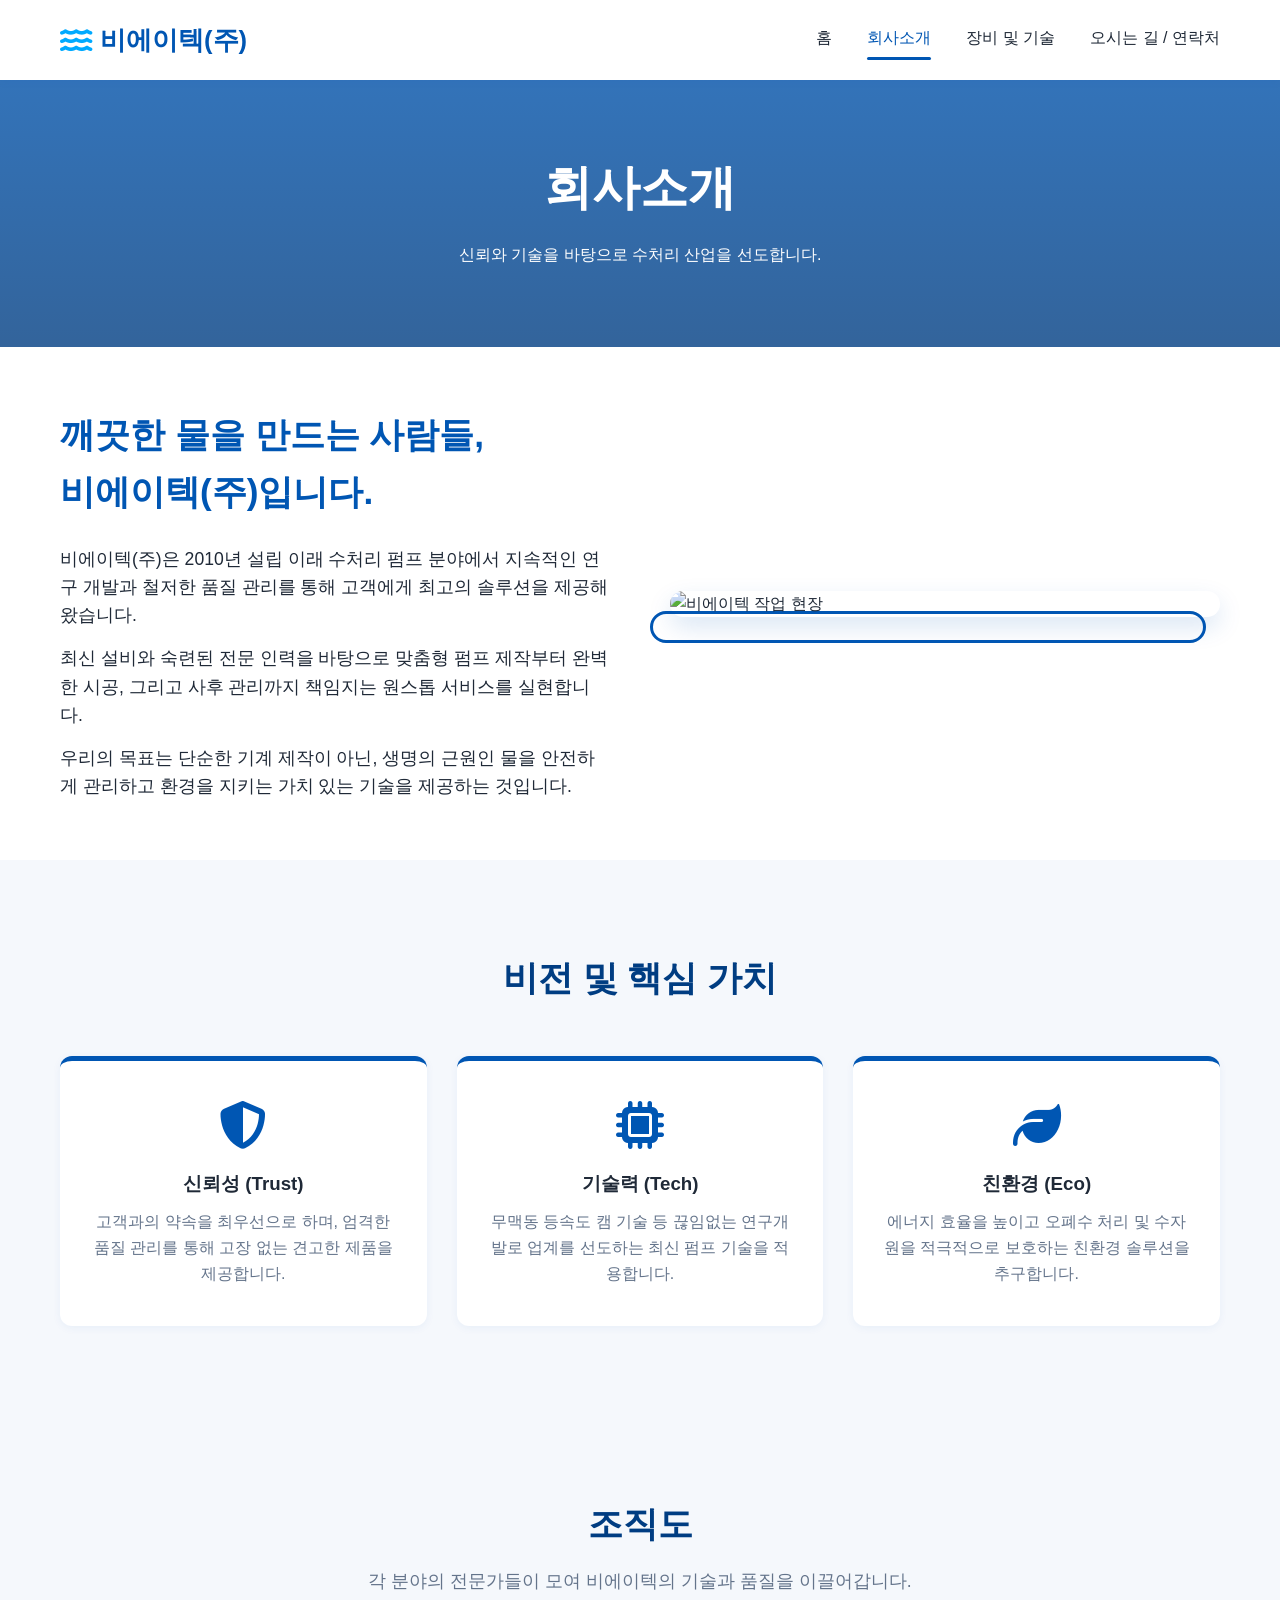
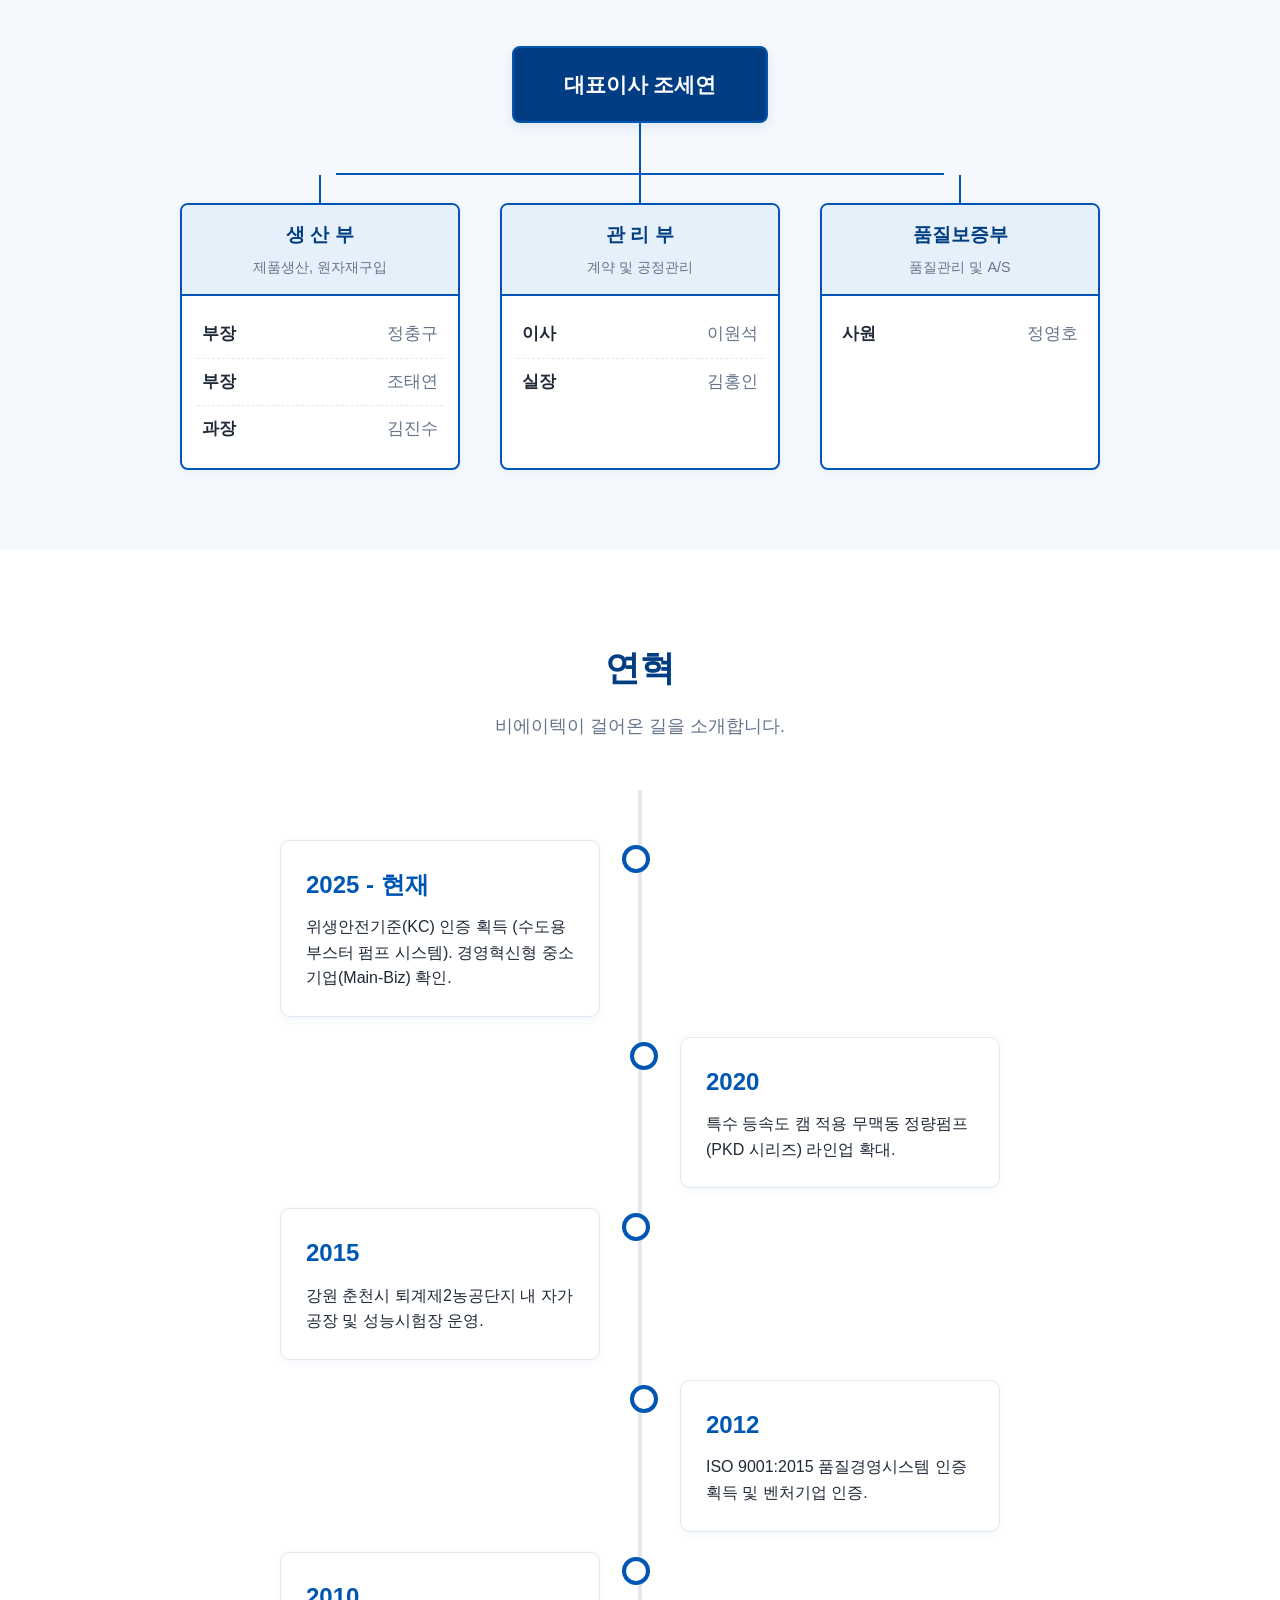
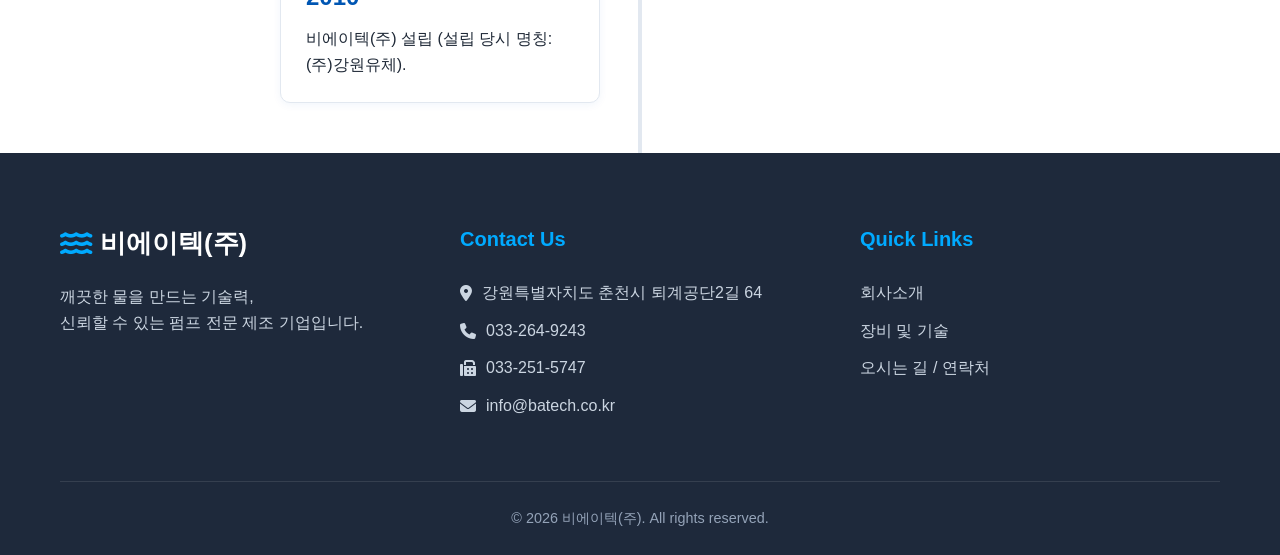
==== about.html @ 1b335b39 "내용1차" ====
<!DOCTYPE html>
<html lang="ko">
<head>
    <meta charset="UTF-8">
    <meta name="viewport" content="width=device-width, initial-scale=1.0">
    <title>회사소개 | 비에이텍(주)</title>
    <link rel="stylesheet" href="https://cdnjs.cloudflare.com/ajax/libs/font-awesome/6.4.0/css/all.min.css">
    <link rel="stylesheet" href="css/variables.css">
    <link rel="stylesheet" href="css/style.css">
    <style>
        .page-header {
            background: linear-gradient(rgba(0, 86, 179, 0.8), rgba(0, 61, 130, 0.8)), url('https://images.unsplash.com/photo-1497366216548-37526070297c?ixlib=rb-4.0.3&auto=format&fit=crop&w=1920&q=80') center/cover;
            padding: 150px 0 80px;
            text-align: center;
            color: white;
            margin-bottom: 60px;
        }
        .page-header h1 {
            font-size: 3rem;
            margin-bottom: 15px;
            font-weight: 700;
        }

        /* Overview Section */
        .overview-content {
            display: flex;
            gap: 60px;
            align-items: center;
            flex-wrap: wrap;
        }
        .overview-text {
            flex: 1;
            min-width: 300px;
        }
        .overview-image {
            flex: 1;
            min-width: 300px;
            position: relative;
        }
        .overview-image img {
            width: 100%;
            border-radius: 16px;
            box-shadow: var(--shadow-lg);
            display: block;
        }
        .overview-image::before {
            content: '';
            position: absolute;
            width: 100%; height: 100%;
            border: 3px solid var(--primary-color);
            top: 20px; left: -20px;
            border-radius: 16px;
            z-index: -1;
        }

        /* Core Values */
        .values-grid {
            display: grid;
            grid-template-columns: repeat(auto-fit, minmax(280px, 1fr));
            gap: 30px;
            margin-top: 50px;
        }
        .value-card {
            background: var(--bg-white);
            padding: 40px 30px;
            border-radius: 12px;
            box-shadow: var(--shadow-sm);
            text-align: center;
            border-top: 5px solid var(--primary-color);
            transition: var(--transition-normal);
        }
        .value-card:hover {
            transform: translateY(-10px);
            box-shadow: var(--shadow-md);
        }

        /* History Timeline */
        .timeline {
            position: relative;
            max-width: 800px;
            margin: 0 auto;
            padding: 40px 0;
        }
        .timeline::after {
            content: ''; position: absolute; width: 4px;
            background-color: var(--border-color);
            top: 0; bottom: 0; left: 50%; margin-left: -2px;
        }
        .timeline-item {
            padding: 10px 40px; position: relative; width: 50%;
        }
        .timeline-item::after {
            content: ''; position: absolute; width: 20px; height: 20px;
            right: -10px; background-color: var(--bg-white);
            border: 4px solid var(--primary-color);
            top: 15px; border-radius: 50%; z-index: 1;
        }
        .left { left: 0; }
        .right { left: 50%; }
        .right::after { left: -10px; }
        .timeline-content {
            padding: 25px; background-color: var(--bg-white);
            position: relative; border-radius: 10px; box-shadow: var(--shadow-sm);
            border: 1px solid var(--border-color);
        }
        .timeline-content h3 { color: var(--primary-color); font-size: 1.5rem; margin-bottom: 10px; font-weight: 700; }

        /* Organization Chart */
        .org-section {
            background-color: var(--bg-light);
            padding: 80px 0;
            overflow-x: auto;
        }
        .org-chart-wrapper {
            display: flex;
            flex-direction: column;
            align-items: center;
            min-width: 900px; /* Ensure chart doesn't squish too much on mobile */
            margin-top: 30px;
        }
        .org-ceo {
            background: var(--primary-dark);
            color: white;
            padding: 20px 50px;
            border-radius: 8px;
            font-size: 1.3rem;
            font-weight: 700;
            box-shadow: var(--shadow-md);
            position: relative;
            margin-bottom: 50px;
            border: 2px solid var(--primary-color);
        }
        .org-ceo::after {
            content: '';
            position: absolute;
            width: 2px;
            height: 50px;
            background: var(--primary-color);
            bottom: -52px;
            left: 50%;
            transform: translateX(-50%);
        }
        .org-departments {
            display: flex;
            justify-content: center;
            gap: 40px;
            position: relative;
        }
        .org-departments::before {
            content: '';
            position: absolute;
            height: 2px;
            background: var(--primary-color);
            top: 0;
            left: 17%;
            right: 17%;
        }
        .org-dept {
            width: 280px;
            background: var(--bg-white);
            border: 2px solid var(--primary-color);
            border-radius: 8px;
            box-shadow: var(--shadow-sm);
            position: relative;
            margin-top: 30px;
        }
        .org-dept::before {
            content: '';
            position: absolute;
            width: 2px;
            height: 30px;
            background: var(--primary-color);
            top: -30px;
            left: 50%;
            transform: translateX(-50%);
        }
        .org-dept-header {
            background: var(--point-color);
            padding: 15px;
            text-align: center;
            border-bottom: 2px solid var(--primary-color);
            border-radius: 6px 6px 0 0;
        }
        .org-dept-header h3 {
            color: var(--primary-dark);
            font-size: 1.2rem;
            margin-bottom: 5px;
        }
        .org-dept-header p {
            font-size: 0.9rem;
            color: var(--text-muted);
        }
        .org-members {
            padding: 15px;
        }
        .org-member {
            display: flex;
            justify-content: space-between;
            padding: 10px 5px;
            border-bottom: 1px dashed var(--border-color);
            font-size: 1.05rem;
        }
        .org-member:last-child { border-bottom: none; }
        .org-member-role { font-weight: 600; color: var(--text-main); }
        .org-member-name { color: var(--text-muted); }

        /* Mobile Menu */
        .mobile-nav {
            position: fixed; top: 0; right: -100%; width: 300px; height: 100vh;
            background-color: var(--bg-white); z-index: 1001;
            box-shadow: -5px 0 15px rgba(0,0,0,0.1); transition: var(--transition-normal);
            padding: 80px 30px; display: flex; flex-direction: column; gap: 20px;
        }
        .mobile-nav.active { right: 0; }
        .mobile-nav a { font-size: 1.2rem; font-weight: 600; border-bottom: 1px solid var(--border-color); padding-bottom: 15px; color: var(--text-main); }
        .close-menu { position: absolute; top: 25px; right: 25px; font-size: 2rem; cursor: pointer; color: var(--primary-color); }
        .overlay { position: fixed; top:0; left:0; width:100%; height:100%; background: rgba(0,0,0,0.5); z-index: 1000; display: none; backdrop-filter: blur(2px); }
        .overlay.active { display: block; }

        @media screen and (max-width: 600px) {
            .timeline::after { left: 31px; }
            .timeline-item { width: 100%; padding-left: 70px; padding-right: 25px; }
            .left::after, .right::after { left: 21px; }
            .right { left: 0%; }
        }
    </style>
</head>
<body>

    <header>
        <div class="container header-container">
            <a href="index.html" class="logo">
                <i class="fa-solid fa-water"></i> 비에이텍(주)
            </a>
            <nav class="nav-links">
                <a href="index.html">홈</a>
                <a href="about.html" class="active">회사소개</a>
                <a href="equipment.html">장비 및 기술</a>
                <a href="contact.html">오시는 길 / 연락처</a>
            </nav>
            <div class="hamburger"><i class="fa-solid fa-bars"></i></div>
        </div>
    </header>

    <div class="overlay"></div>
    <div class="mobile-nav">
        <i class="fa-solid fa-xmark close-menu"></i>
        <a href="index.html">홈</a>
        <a href="about.html" class="active">회사소개</a>
        <a href="equipment.html">장비 및 기술</a>
        <a href="contact.html">오시는 길 / 연락처</a>
    </div>

    <div class="page-header fade-up">
        <div class="container">
            <h1>회사소개</h1>
            <p>신뢰와 기술을 바탕으로 수처리 산업을 선도합니다.</p>
        </div>
    </div>

    <!-- Overview Section -->
    <section class="container fade-up" style="padding-bottom: 60px;">
        <div class="overview-content">
            <div class="overview-text">
                <h2 style="color: var(--primary-color); font-size: 2.2rem; margin-bottom: 25px; font-weight: 700;">깨끗한 물을 만드는 사람들,<br>비에이텍(주)입니다.</h2>
                <p style="margin-bottom: 15px; font-size: 1.1rem;">비에이텍(주)은 2010년 설립 이래 수처리 펌프 분야에서 지속적인 연구 개발과 철저한 품질 관리를 통해 고객에게 최고의 솔루션을 제공해 왔습니다.</p>
                <p style="margin-bottom: 15px; font-size: 1.1rem;">최신 설비와 숙련된 전문 인력을 바탕으로 맞춤형 펌프 제작부터 완벽한 시공, 그리고 사후 관리까지 책임지는 원스톱 서비스를 실현합니다.</p>
                <p style="font-size: 1.1rem;">우리의 목표는 단순한 기계 제작이 아닌, 생명의 근원인 물을 안전하게 관리하고 환경을 지키는 가치 있는 기술을 제공하는 것입니다.</p>
            </div>
            <div class="overview-image">
                <img src="https://images.unsplash.com/photo-1541888052163-909772e3cb98?ixlib=rb-4.0.3&auto=format&fit=crop&w=800&q=80" alt="비에이텍 작업 현장">
            </div>
        </div>
    </section>

    <!-- Core Values -->
    <section class="fade-up" style="background-color: var(--bg-light);">
        <div class="container">
            <h2 class="section-title">비전 및 핵심 가치</h2>
            <div class="values-grid">
                <div class="value-card">
                    <i class="fa-solid fa-shield-halved" style="font-size: 3rem; color: var(--primary-color); margin-bottom: 20px;"></i>
                    <h3>신뢰성 (Trust)</h3>
                    <p style="margin-top: 10px; color: var(--text-muted);">고객과의 약속을 최우선으로 하며, 엄격한 품질 관리를 통해 고장 없는 견고한 제품을 제공합니다.</p>
                </div>
                <div class="value-card">
                    <i class="fa-solid fa-microchip" style="font-size: 3rem; color: var(--primary-color); margin-bottom: 20px;"></i>
                    <h3>기술력 (Tech)</h3>
                    <p style="margin-top: 10px; color: var(--text-muted);">무맥동 등속도 캠 기술 등 끊임없는 연구개발로 업계를 선도하는 최신 펌프 기술을 적용합니다.</p>
                </div>
                <div class="value-card">
                    <i class="fa-solid fa-leaf" style="font-size: 3rem; color: var(--primary-color); margin-bottom: 20px;"></i>
                    <h3>친환경 (Eco)</h3>
                    <p style="margin-top: 10px; color: var(--text-muted);">에너지 효율을 높이고 오폐수 처리 및 수자원을 적극적으로 보호하는 친환경 솔루션을 추구합니다.</p>
                </div>
            </div>
        </div>
    </section>

    <!-- Organization Chart (조직도) -->
    <section class="org-section fade-up">
        <div class="container">
            <h2 class="section-title">조직도</h2>
            <p class="section-subtitle">각 분야의 전문가들이 모여 비에이텍의 기술과 품질을 이끌어갑니다.</p>
            
            <div class="org-chart-wrapper">
                <div class="org-ceo">
                    대표이사 조세연
                </div>
                
                <div class="org-departments">
                    <!-- 생산부 -->
                    <div class="org-dept">
                        <div class="org-dept-header">
                            <h3>생 산 부</h3>
                            <p>제품생산, 원자재구입</p>
                        </div>
                        <div class="org-members">
                            <div class="org-member">
                                <span class="org-member-role">부장</span>
                                <span class="org-member-name">정충구</span>
                            </div>
                            <div class="org-member">
                                <span class="org-member-role">부장</span>
                                <span class="org-member-name">조태연</span>
                            </div>
                            <div class="org-member">
                                <span class="org-member-role">과장</span>
                                <span class="org-member-name">김진수</span>
                            </div>
                        </div>
                    </div>
                    
                    <!-- 관리부 -->
                    <div class="org-dept">
                        <div class="org-dept-header">
                            <h3>관 리 부</h3>
                            <p>계약 및 공정관리</p>
                        </div>
                        <div class="org-members">
                            <div class="org-member">
                                <span class="org-member-role">이사</span>
                                <span class="org-member-name">이원석</span>
                            </div>
                            <div class="org-member">
                                <span class="org-member-role">실장</span>
                                <span class="org-member-name">김홍인</span>
                            </div>
                        </div>
                    </div>
                    
                    <!-- 품질보증부 -->
                    <div class="org-dept">
                        <div class="org-dept-header">
                            <h3>품질보증부</h3>
                            <p>품질관리 및 A/S</p>
                        </div>
                        <div class="org-members">
                            <div class="org-member">
                                <span class="org-member-role">사원</span>
                                <span class="org-member-name">정영호</span>
                            </div>
                        </div>
                    </div>
                </div>
            </div>
        </div>
    </section>

    <!-- History Timeline -->
    <section class="container fade-up" style="padding-top: 90px;">
        <h2 class="section-title">연혁</h2>
        <p class="section-subtitle">비에이텍이 걸어온 길을 소개합니다.</p>
        
        <div class="timeline">
            <div class="timeline-item left">
                <div class="timeline-content">
                    <h3>2025 - 현재</h3>
                    <p>위생안전기준(KC) 인증 획득 (수도용 부스터 펌프 시스템). 경영혁신형 중소기업(Main-Biz) 확인.</p>
                </div>
            </div>
            <div class="timeline-item right">
                <div class="timeline-content">
                    <h3>2020</h3>
                    <p>특수 등속도 캠 적용 무맥동 정량펌프 (PKD 시리즈) 라인업 확대.</p>
                </div>
            </div>
            <div class="timeline-item left">
                <div class="timeline-content">
                    <h3>2015</h3>
                    <p>강원 춘천시 퇴계제2농공단지 내 자가 공장 및 성능시험장 운영.</p>
                </div>
            </div>
            <div class="timeline-item right">
                <div class="timeline-content">
                    <h3>2012</h3>
                    <p>ISO 9001:2015 품질경영시스템 인증 획득 및 벤처기업 인증.</p>
                </div>
            </div>
            <div class="timeline-item left">
                <div class="timeline-content">
                    <h3>2010</h3>
                    <p>비에이텍(주) 설립 (설립 당시 명칭: (주)강원유체).</p>
                </div>
            </div>
        </div>
    </section>

    <footer>
        <div class="container">
            <div class="footer-content">
                <div class="footer-col">
                    <a href="index.html" class="logo" style="color: white; margin-bottom: 20px;">
                        <i class="fa-solid fa-water"></i> 비에이텍(주)
                    </a>
                    <p>깨끗한 물을 만드는 기술력,<br>신뢰할 수 있는 펌프 전문 제조 기업입니다.</p>
                </div>
                <div class="footer-col">
                    <h3>Contact Us</h3>
                    <p><i class="fa-solid fa-location-dot"></i> 강원특별자치도 춘천시 퇴계공단2길 64</p>
                    <p><i class="fa-solid fa-phone"></i> 033-264-9243</p>
                    <p><i class="fa-solid fa-fax"></i> 033-251-5747</p>
                    <p><i class="fa-solid fa-envelope"></i> info@batech.co.kr</p>
                </div>
                <div class="footer-col">
                    <h3>Quick Links</h3>
                    <p><a href="about.html">회사소개</a></p>
                    <p><a href="equipment.html">장비 및 기술</a></p>
                    <p><a href="contact.html">오시는 길 / 연락처</a></p>
                </div>
            </div>
            <div class="footer-bottom">
                &copy; 2026 비에이텍(주). All rights reserved.
            </div>
        </div>
    </footer>

    <script src="js/script.js"></script>
</body>
</html>
---- css/variables.css ----
@import url('https://fonts.googleapis.com/css2?family=Pretendard:wght@300;400;500;600;700&display=swap');

:root {
    /* Color Palette - Blue & White Theme */
    --primary-color: #0056b3; /* 신뢰감을 주는 블루 */
    --primary-light: #3385ff;
    --primary-dark: #003d82;
    
    --secondary-color: #00aaff; /* 밝고 깨끗한 물을 상징하는 밝은 블루 */
    --point-color: #e6f0fa; /* 아주 연한 블루 배경 (화이트 앤 블루 조화) */

    --bg-white: #ffffff;
    --bg-light: #f5f8fc; /* 연한 그레이-블루 배경 */
    --bg-dark: #1e293b;

    --text-main: #1f2937;
    --text-muted: #64748b;
    --text-light: #ffffff;
    
    --border-color: #e2e8f0;
    
    /* Typography */
    --font-family: 'Pretendard', 'Noto Sans KR', sans-serif;
    
    /* Layout */
    --header-height: 80px;
    --max-width: 1200px;
    
    /* Shadows & Transitions */
    --shadow-sm: 0 2px 8px rgba(0, 86, 179, 0.06);
    --shadow-md: 0 4px 12px rgba(0, 86, 179, 0.1);
    --shadow-lg: 0 10px 25px rgba(0, 86, 179, 0.15);
    --transition-fast: 0.2s ease-in-out;
    --transition-normal: 0.3s ease-in-out;
}
---- css/style.css ----
* {
    margin: 0;
    padding: 0;
    box-sizing: border-box;
}

body {
    font-family: var(--font-family);
    color: var(--text-main);
    background-color: var(--bg-white);
    line-height: 1.6;
    overflow-x: hidden;
}

a {
    text-decoration: none;
    color: inherit;
}

ul {
    list-style: none;
}

.container {
    max-width: var(--max-width);
    margin: 0 auto;
    padding: 0 20px;
}

/* Utility Classes */
.text-center { text-align: center; }
.section-title {
    font-size: 2.2rem;
    color: var(--primary-dark);
    margin-bottom: 15px;
    text-align: center;
    font-weight: 700;
}
.section-subtitle {
    text-align: center;
    color: var(--text-muted);
    font-size: 1.1rem;
    margin-bottom: 50px;
}

/* Buttons */
.btn {
    display: inline-block;
    padding: 14px 32px;
    border-radius: 6px;
    font-weight: 600;
    font-size: 1.05rem;
    transition: var(--transition-normal);
    cursor: pointer;
    border: 2px solid transparent;
}
.btn-primary {
    background-color: var(--primary-color);
    color: var(--text-light);
    box-shadow: var(--shadow-sm);
}
.btn-primary:hover {
    background-color: var(--primary-dark);
    box-shadow: var(--shadow-md);
    transform: translateY(-2px);
}
.btn-outline {
    background-color: transparent;
    border-color: var(--primary-color);
    color: var(--primary-color);
}
.btn-outline:hover {
    background-color: var(--primary-color);
    color: var(--text-light);
}

/* Header & Nav */
header {
    background-color: var(--bg-white);
    box-shadow: var(--shadow-sm);
    position: fixed;
    width: 100%;
    top: 0;
    z-index: 1000;
    height: var(--header-height);
    display: flex;
    align-items: center;
}
.header-container {
    width: 100%;
    display: flex;
    justify-content: space-between;
    align-items: center;
}
.logo {
    font-size: 1.6rem;
    font-weight: 700;
    color: var(--primary-color);
    display: flex;
    align-items: center;
    gap: 8px;
}
.logo i {
    color: var(--secondary-color);
    font-size: 1.8rem;
}
.nav-links {
    display: flex;
    gap: 35px;
}
.nav-links a {
    font-weight: 500;
    color: var(--text-main);
    transition: var(--transition-fast);
    position: relative;
    padding-bottom: 5px;
}
.nav-links a:hover, .nav-links a.active {
    color: var(--primary-color);
}
.nav-links a::after {
    content: '';
    position: absolute;
    width: 0;
    height: 3px;
    bottom: -5px;
    left: 0;
    background-color: var(--primary-color);
    transition: var(--transition-normal);
    border-radius: 2px;
}
.nav-links a:hover::after, .nav-links a.active::after {
    width: 100%;
}

.hamburger {
    display: none;
    font-size: 1.5rem;
    cursor: pointer;
    color: var(--primary-color);
}

/* Section Common */
section {
    padding: 90px 0;
}

/* Footer */
footer {
    background-color: var(--bg-dark);
    color: var(--text-light);
    padding: 70px 0 25px;
}
.footer-content {
    display: grid;
    grid-template-columns: repeat(auto-fit, minmax(250px, 1fr));
    gap: 40px;
    margin-bottom: 50px;
}
.footer-col h3 {
    color: var(--secondary-color);
    margin-bottom: 25px;
    font-size: 1.25rem;
    font-weight: 600;
}
.footer-col p {
    color: #cbd5e1;
    margin-bottom: 12px;
    display: flex;
    align-items: center;
    gap: 10px;
}
.footer-col a {
    color: #cbd5e1;
    transition: var(--transition-fast);
}
.footer-col a:hover {
    color: var(--secondary-color);
}
.footer-bottom {
    text-align: center;
    padding-top: 25px;
    border-top: 1px solid rgba(255,255,255,0.1);
    color: #94a3b8;
    font-size: 0.9rem;
}

/* Animations */
.fade-up {
    opacity: 0;
    transform: translateY(40px);
    transition: opacity 0.7s ease, transform 0.7s ease;
}
.fade-up.visible {
    opacity: 1;
    transform: translateY(0);
}

/* PDF Modal */
.pdf-modal {
    display: none;
    position: fixed; z-index: 2000; left: 0; top: 0;
    width: 100%; height: 100%;
    background-color: rgba(0,0,0,0.8);
    backdrop-filter: blur(4px);
    opacity: 0;
    transition: opacity 0.3s ease;
}
.pdf-modal.show {
    display: block;
    opacity: 1;
}
.pdf-modal-content {
    background-color: #333;
    margin: 2vh auto;
    padding: 0;
    width: 90%;
    max-width: 1000px;
    height: 96vh;
    border-radius: 8px;
    position: relative;
    box-shadow: 0 4px 20px rgba(0,0,0,0.5);
    overflow: hidden;
}
.pdf-close-btn {
    position: absolute;
    right: 15px; top: 15px;
    color: #333;
    font-size: 28px;
    font-weight: bold;
    cursor: pointer;
    z-index: 2001;
    background: rgba(255,255,255,0.9);
    width: 45px; height: 45px;
    line-height: 45px; text-align: center;
    border-radius: 50%;
    box-shadow: var(--shadow-sm);
    transition: var(--transition-fast);
}
.pdf-close-btn:hover { 
    color: white; 
    background: var(--primary-color);
}

/* Responsive */
@media (max-width: 768px) {
    .nav-links { display: none; }
    .hamburger { display: block; }
    .section-title { font-size: 1.8rem; }
    section { padding: 60px 0; }
}
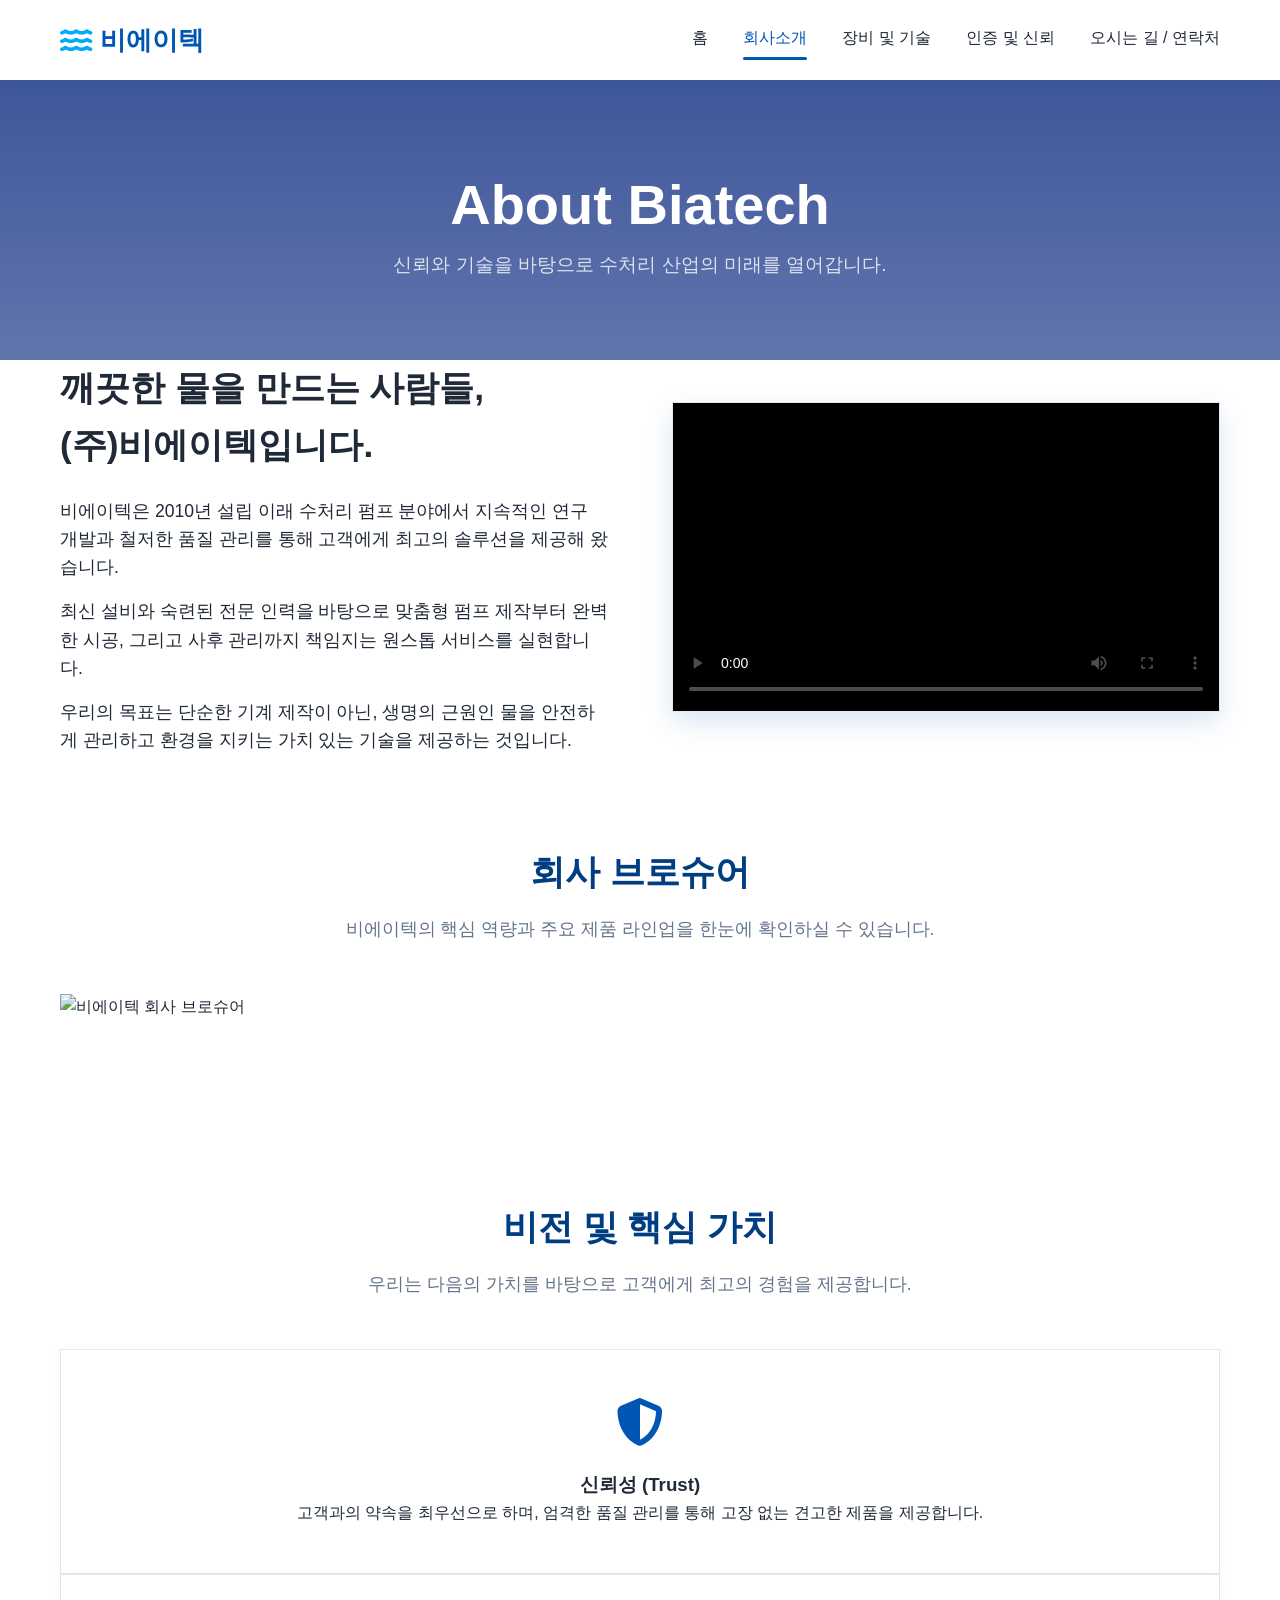
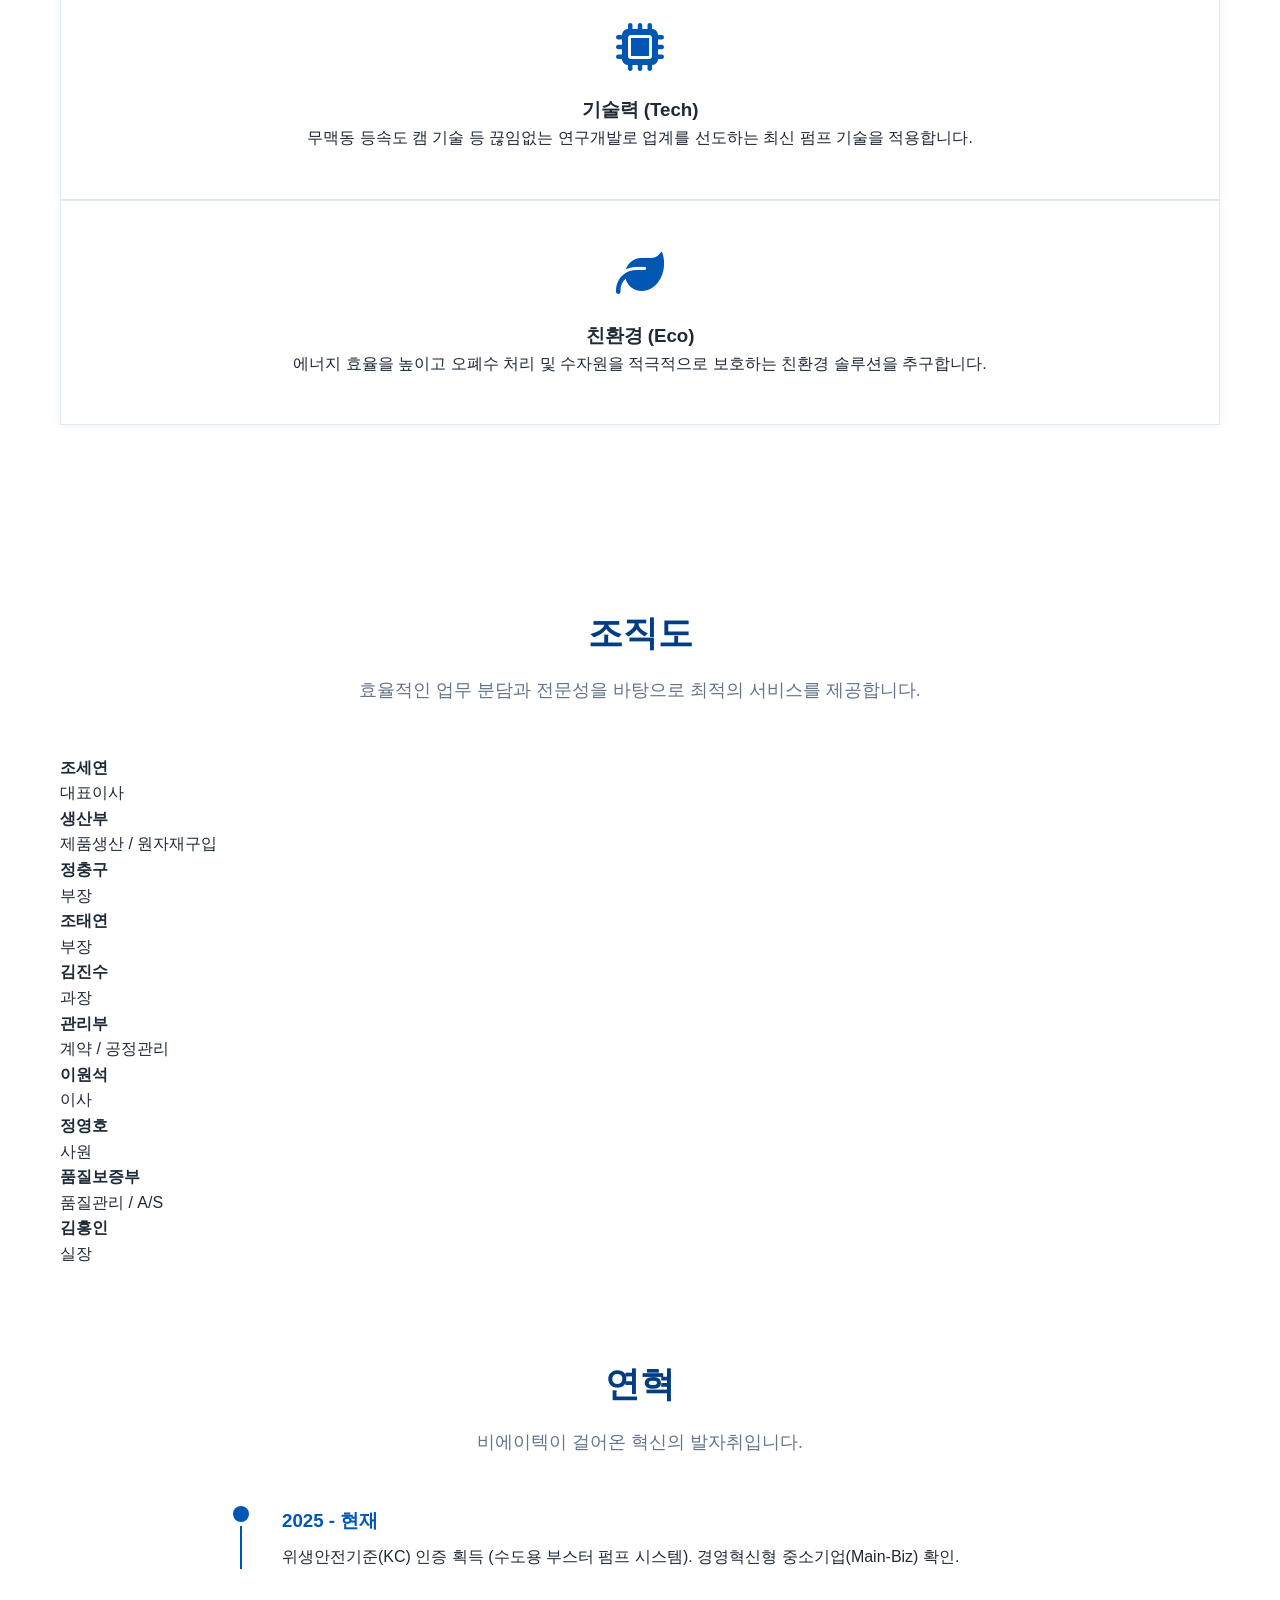
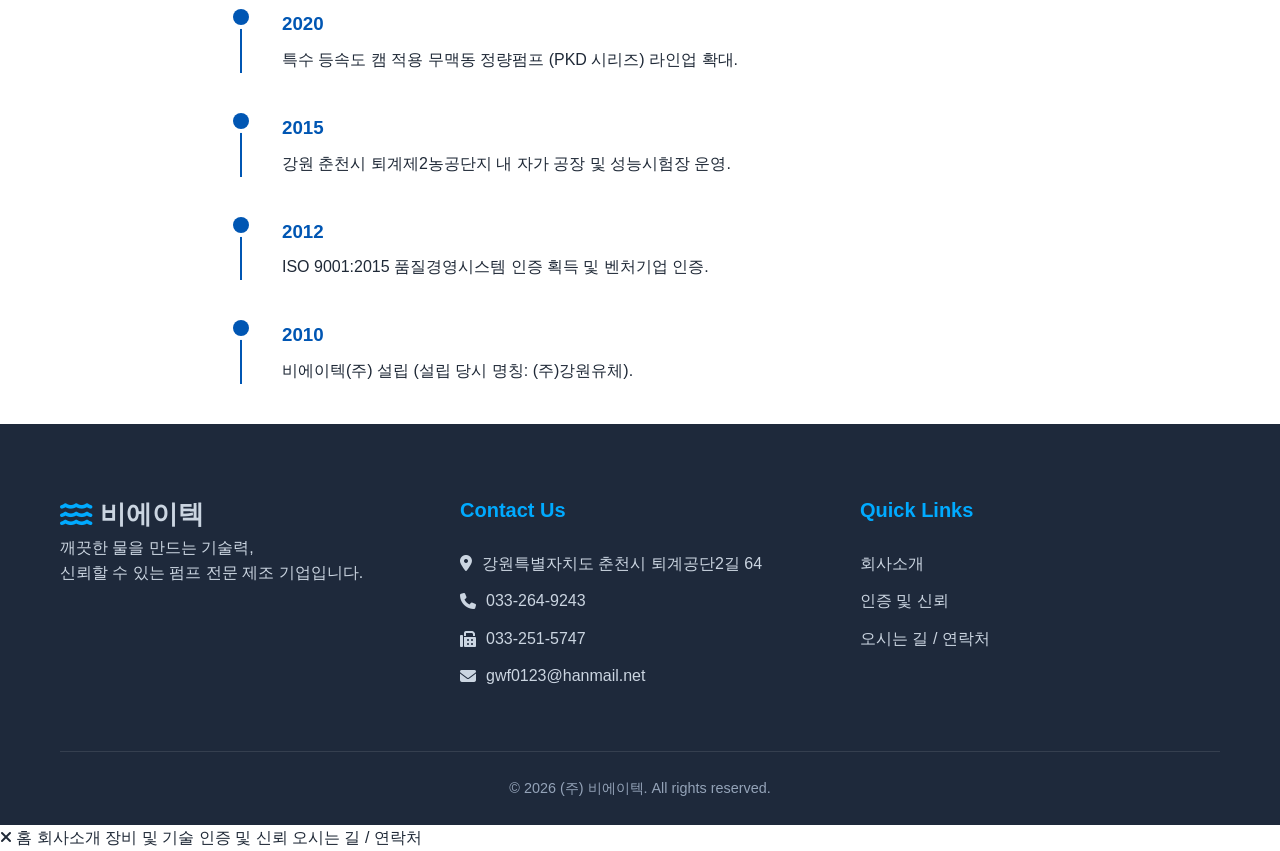
==== commit 7fa5d5f4: "pdf추가" ====
--- a/about.html
+++ b/about.html
@@ -3,225 +3,81 @@
 <head>
     <meta charset="UTF-8">
     <meta name="viewport" content="width=device-width, initial-scale=1.0">
-    <title>회사소개 | 비에이텍(주)</title>
+    <title>회사소개 | (주)비에이텍</title>
     <link rel="stylesheet" href="https://cdnjs.cloudflare.com/ajax/libs/font-awesome/6.4.0/css/all.min.css">
     <link rel="stylesheet" href="css/variables.css">
     <link rel="stylesheet" href="css/style.css">
     <style>
         .page-header {
-            background: linear-gradient(rgba(0, 86, 179, 0.8), rgba(0, 61, 130, 0.8)), url('https://images.unsplash.com/photo-1497366216548-37526070297c?ixlib=rb-4.0.3&auto=format&fit=crop&w=1920&q=80') center/cover;
-            padding: 150px 0 80px;
+            background: linear-gradient(rgba(30, 58, 138, 0.9), rgba(30, 58, 138, 0.7)), url('https://images.unsplash.com/photo-1497366216548-37526070297c?ixlib=rb-4.0.3&auto=format&fit=crop&w=1920&q=80') center/cover;
+            padding: 160px 0 80px;
             text-align: center;
             color: white;
-            margin-bottom: 60px;
         }
         .page-header h1 {
-            font-size: 3rem;
-            margin-bottom: 15px;
-            font-weight: 700;
-        }
-
-        /* Overview Section */
+            color: white;
+            font-size: 3.5rem;
+        }
         .overview-content {
-            display: flex;
-            gap: 60px;
+            display: grid;
+            grid-template-columns: 1fr 1fr;
+            gap: 64px;
             align-items: center;
-            flex-wrap: wrap;
-        }
-        .overview-text {
-            flex: 1;
-            min-width: 300px;
-        }
-        .overview-image {
-            flex: 1;
-            min-width: 300px;
-            position: relative;
         }
         .overview-image img {
             width: 100%;
-            border-radius: 16px;
+            border-radius: var(--border-radius);
             box-shadow: var(--shadow-lg);
-            display: block;
-        }
-        .overview-image::before {
+        }
+        .value-card {
+            background: #fff;
+            padding: 48px 32px;
+            border-radius: var(--border-radius);
+            box-shadow: var(--shadow-sm);
+            text-align: center;
+            border: 1px solid var(--border-color);
+            transition: var(--transition-normal);
+        }
+        .value-card:hover {
+            transform: translateY(-8px);
+            border-color: var(--primary-color);
+            box-shadow: var(--shadow-lg);
+        }
+        .timeline-item {
+            position: relative;
+            padding-left: 40px;
+            margin-bottom: 40px;
+            border-left: 2px solid var(--primary-color);
+        }
+        .timeline-item::before {
             content: '';
             position: absolute;
+            left: -9px;
+            top: 0;
+            width: 16px;
+            height: 16px;
+            background: var(--primary-color);
+            border-radius: 50%;
+            box-shadow: 0 0 0 4px #fff;
+        }
+        /* Video Overview Styling */
+        .overview-video {
+            border-radius: var(--border-radius);
+            overflow: hidden;
+            box-shadow: var(--shadow-lg);
+            border: 1px solid var(--border-color);
+            background: #000;
+            position: relative;
+            padding-top: 56.25%; /* 16:9 Aspect Ratio */
+        }
+        .overview-video video {
+            position: absolute;
+            top: 0; left: 0;
             width: 100%; height: 100%;
-            border: 3px solid var(--primary-color);
-            top: 20px; left: -20px;
-            border-radius: 16px;
-            z-index: -1;
-        }
-
-        /* Core Values */
-        .values-grid {
-            display: grid;
-            grid-template-columns: repeat(auto-fit, minmax(280px, 1fr));
-            gap: 30px;
-            margin-top: 50px;
-        }
-        .value-card {
-            background: var(--bg-white);
-            padding: 40px 30px;
-            border-radius: 12px;
-            box-shadow: var(--shadow-sm);
-            text-align: center;
-            border-top: 5px solid var(--primary-color);
-            transition: var(--transition-normal);
-        }
-        .value-card:hover {
-            transform: translateY(-10px);
-            box-shadow: var(--shadow-md);
-        }
-
-        /* History Timeline */
-        .timeline {
-            position: relative;
-            max-width: 800px;
-            margin: 0 auto;
-            padding: 40px 0;
-        }
-        .timeline::after {
-            content: ''; position: absolute; width: 4px;
-            background-color: var(--border-color);
-            top: 0; bottom: 0; left: 50%; margin-left: -2px;
-        }
-        .timeline-item {
-            padding: 10px 40px; position: relative; width: 50%;
-        }
-        .timeline-item::after {
-            content: ''; position: absolute; width: 20px; height: 20px;
-            right: -10px; background-color: var(--bg-white);
-            border: 4px solid var(--primary-color);
-            top: 15px; border-radius: 50%; z-index: 1;
-        }
-        .left { left: 0; }
-        .right { left: 50%; }
-        .right::after { left: -10px; }
-        .timeline-content {
-            padding: 25px; background-color: var(--bg-white);
-            position: relative; border-radius: 10px; box-shadow: var(--shadow-sm);
-            border: 1px solid var(--border-color);
-        }
-        .timeline-content h3 { color: var(--primary-color); font-size: 1.5rem; margin-bottom: 10px; font-weight: 700; }
-
-        /* Organization Chart */
-        .org-section {
-            background-color: var(--bg-light);
-            padding: 80px 0;
-            overflow-x: auto;
-        }
-        .org-chart-wrapper {
-            display: flex;
-            flex-direction: column;
-            align-items: center;
-            min-width: 900px; /* Ensure chart doesn't squish too much on mobile */
-            margin-top: 30px;
-        }
-        .org-ceo {
-            background: var(--primary-dark);
-            color: white;
-            padding: 20px 50px;
-            border-radius: 8px;
-            font-size: 1.3rem;
-            font-weight: 700;
-            box-shadow: var(--shadow-md);
-            position: relative;
-            margin-bottom: 50px;
-            border: 2px solid var(--primary-color);
-        }
-        .org-ceo::after {
-            content: '';
-            position: absolute;
-            width: 2px;
-            height: 50px;
-            background: var(--primary-color);
-            bottom: -52px;
-            left: 50%;
-            transform: translateX(-50%);
-        }
-        .org-departments {
-            display: flex;
-            justify-content: center;
-            gap: 40px;
-            position: relative;
-        }
-        .org-departments::before {
-            content: '';
-            position: absolute;
-            height: 2px;
-            background: var(--primary-color);
-            top: 0;
-            left: 17%;
-            right: 17%;
-        }
-        .org-dept {
-            width: 280px;
-            background: var(--bg-white);
-            border: 2px solid var(--primary-color);
-            border-radius: 8px;
-            box-shadow: var(--shadow-sm);
-            position: relative;
-            margin-top: 30px;
-        }
-        .org-dept::before {
-            content: '';
-            position: absolute;
-            width: 2px;
-            height: 30px;
-            background: var(--primary-color);
-            top: -30px;
-            left: 50%;
-            transform: translateX(-50%);
-        }
-        .org-dept-header {
-            background: var(--point-color);
-            padding: 15px;
-            text-align: center;
-            border-bottom: 2px solid var(--primary-color);
-            border-radius: 6px 6px 0 0;
-        }
-        .org-dept-header h3 {
-            color: var(--primary-dark);
-            font-size: 1.2rem;
-            margin-bottom: 5px;
-        }
-        .org-dept-header p {
-            font-size: 0.9rem;
-            color: var(--text-muted);
-        }
-        .org-members {
-            padding: 15px;
-        }
-        .org-member {
-            display: flex;
-            justify-content: space-between;
-            padding: 10px 5px;
-            border-bottom: 1px dashed var(--border-color);
-            font-size: 1.05rem;
-        }
-        .org-member:last-child { border-bottom: none; }
-        .org-member-role { font-weight: 600; color: var(--text-main); }
-        .org-member-name { color: var(--text-muted); }
-
-        /* Mobile Menu */
-        .mobile-nav {
-            position: fixed; top: 0; right: -100%; width: 300px; height: 100vh;
-            background-color: var(--bg-white); z-index: 1001;
-            box-shadow: -5px 0 15px rgba(0,0,0,0.1); transition: var(--transition-normal);
-            padding: 80px 30px; display: flex; flex-direction: column; gap: 20px;
-        }
-        .mobile-nav.active { right: 0; }
-        .mobile-nav a { font-size: 1.2rem; font-weight: 600; border-bottom: 1px solid var(--border-color); padding-bottom: 15px; color: var(--text-main); }
-        .close-menu { position: absolute; top: 25px; right: 25px; font-size: 2rem; cursor: pointer; color: var(--primary-color); }
-        .overlay { position: fixed; top:0; left:0; width:100%; height:100%; background: rgba(0,0,0,0.5); z-index: 1000; display: none; backdrop-filter: blur(2px); }
-        .overlay.active { display: block; }
-
-        @media screen and (max-width: 600px) {
-            .timeline::after { left: 31px; }
-            .timeline-item { width: 100%; padding-left: 70px; padding-right: 25px; }
-            .left::after, .right::after { left: 21px; }
-            .right { left: 0%; }
+            object-fit: cover;
+        }
+        @media (max-width: 900px) {
+            .overview-content { grid-template-columns: 1fr; }
         }
     </style>
 </head>
@@ -230,178 +86,200 @@
     <header>
         <div class="container header-container">
             <a href="index.html" class="logo">
-                <i class="fa-solid fa-water"></i> 비에이텍(주)
+                <i class="fa-solid fa-water"></i> 비에이텍
             </a>
             <nav class="nav-links">
                 <a href="index.html">홈</a>
                 <a href="about.html" class="active">회사소개</a>
                 <a href="equipment.html">장비 및 기술</a>
+                <a href="trust.html">인증 및 신뢰</a>
                 <a href="contact.html">오시는 길 / 연락처</a>
             </nav>
             <div class="hamburger"><i class="fa-solid fa-bars"></i></div>
         </div>
     </header>
 
-    <div class="overlay"></div>
-    <div class="mobile-nav">
-        <i class="fa-solid fa-xmark close-menu"></i>
-        <a href="index.html">홈</a>
-        <a href="about.html" class="active">회사소개</a>
-        <a href="equipment.html">장비 및 기술</a>
-        <a href="contact.html">오시는 길 / 연락처</a>
+    <div class="page-header fade-up">
+        <div class="container">
+            <h1>About Biatech</h1>
+            <p style="color: rgba(255,255,255,0.8); font-size: 1.2rem;">신뢰와 기술을 바탕으로 수처리 산업의 미래를 열어갑니다.</p>
+        </div>
     </div>
 
-    <div class="page-header fade-up">
-        <div class="container">
-            <h1>회사소개</h1>
-            <p>신뢰와 기술을 바탕으로 수처리 산업을 선도합니다.</p>
-        </div>
-    </div>
-
     <!-- Overview Section -->
-    <section class="container fade-up" style="padding-bottom: 60px;">
+    <section class="container fade-up">
         <div class="overview-content">
             <div class="overview-text">
-                <h2 style="color: var(--primary-color); font-size: 2.2rem; margin-bottom: 25px; font-weight: 700;">깨끗한 물을 만드는 사람들,<br>비에이텍(주)입니다.</h2>
-                <p style="margin-bottom: 15px; font-size: 1.1rem;">비에이텍(주)은 2010년 설립 이래 수처리 펌프 분야에서 지속적인 연구 개발과 철저한 품질 관리를 통해 고객에게 최고의 솔루션을 제공해 왔습니다.</p>
-                <p style="margin-bottom: 15px; font-size: 1.1rem;">최신 설비와 숙련된 전문 인력을 바탕으로 맞춤형 펌프 제작부터 완벽한 시공, 그리고 사후 관리까지 책임지는 원스톱 서비스를 실현합니다.</p>
-                <p style="font-size: 1.1rem;">우리의 목표는 단순한 기계 제작이 아닌, 생명의 근원인 물을 안전하게 관리하고 환경을 지키는 가치 있는 기술을 제공하는 것입니다.</p>
+                <h2 style="font-size: 2.2rem; margin-bottom: 24px;">깨끗한 물을 만드는 사람들,<br>(주)비에이텍입니다.</h2>
+                <p style="margin-bottom: 16px; font-size: 1.1rem; color: var(--text-body);">비에이텍은 2010년 설립 이래 수처리 펌프 분야에서 지속적인 연구 개발과 철저한 품질 관리를 통해 고객에게 최고의 솔루션을 제공해 왔습니다.</p>
+                <p style="margin-bottom: 16px; font-size: 1.1rem; color: var(--text-body);">최신 설비와 숙련된 전문 인력을 바탕으로 맞춤형 펌프 제작부터 완벽한 시공, 그리고 사후 관리까지 책임지는 원스톱 서비스를 실현합니다.</p>
+                <p style="font-size: 1.1rem; color: var(--text-body);">우리의 목표는 단순한 기계 제작이 아닌, 생명의 근원인 물을 안전하게 관리하고 환경을 지키는 가치 있는 기술을 제공하는 것입니다.</p>
             </div>
             <div class="overview-image">
-                <img src="https://images.unsplash.com/photo-1541888052163-909772e3cb98?ixlib=rb-4.0.3&auto=format&fit=crop&w=800&q=80" alt="비에이텍 작업 현장">
+                <div class="overview-video">
+                    <video controls preload="metadata" poster="1.png">
+                        <source src="비에이텍_홍보영상.mp4" type="video/mp4">
+                        브라우저가 동영상을 지원하지 않습니다.
+                    </video>
+                </div>
+            </div>
+        </div>
+    </section>
+
+    <!-- Company Brochure Section -->
+    <section id="brochure" class="brochure-section fade-up" style="background-color: var(--bg-white);">
+        <div class="container">
+            <h2 class="section-title">회사 브로슈어</h2>
+            <p class="section-subtitle">비에이텍의 핵심 역량과 주요 제품 라인업을 한눈에 확인하실 수 있습니다.</p>
+            
+            <div class="brochure-container">
+                <div class="brochure-display">
+                    <img src="브로슈어.png" alt="비에이텍 회사 브로슈어">
+                </div>
+                
             </div>
         </div>
     </section>
 
     <!-- Core Values -->
-    <section class="fade-up" style="background-color: var(--bg-light);">
+    <section class="fade-up">
         <div class="container">
             <h2 class="section-title">비전 및 핵심 가치</h2>
-            <div class="values-grid">
+            <p class="section-subtitle">우리는 다음의 가치를 바탕으로 고객에게 최고의 경험을 제공합니다.</p>
+            <div class="equipment-grid">
                 <div class="value-card">
-                    <i class="fa-solid fa-shield-halved" style="font-size: 3rem; color: var(--primary-color); margin-bottom: 20px;"></i>
+                    <i class="fa-solid fa-shield-halved" style="font-size: 3rem; color: var(--primary-color); margin-bottom: 24px;"></i>
                     <h3>신뢰성 (Trust)</h3>
-                    <p style="margin-top: 10px; color: var(--text-muted);">고객과의 약속을 최우선으로 하며, 엄격한 품질 관리를 통해 고장 없는 견고한 제품을 제공합니다.</p>
+                    <p>고객과의 약속을 최우선으로 하며, 엄격한 품질 관리를 통해 고장 없는 견고한 제품을 제공합니다.</p>
                 </div>
                 <div class="value-card">
-                    <i class="fa-solid fa-microchip" style="font-size: 3rem; color: var(--primary-color); margin-bottom: 20px;"></i>
+                    <i class="fa-solid fa-microchip" style="font-size: 3rem; color: var(--primary-color); margin-bottom: 24px;"></i>
                     <h3>기술력 (Tech)</h3>
-                    <p style="margin-top: 10px; color: var(--text-muted);">무맥동 등속도 캠 기술 등 끊임없는 연구개발로 업계를 선도하는 최신 펌프 기술을 적용합니다.</p>
+                    <p>무맥동 등속도 캠 기술 등 끊임없는 연구개발로 업계를 선도하는 최신 펌프 기술을 적용합니다.</p>
                 </div>
                 <div class="value-card">
-                    <i class="fa-solid fa-leaf" style="font-size: 3rem; color: var(--primary-color); margin-bottom: 20px;"></i>
+                    <i class="fa-solid fa-leaf" style="font-size: 3rem; color: var(--primary-color); margin-bottom: 24px;"></i>
                     <h3>친환경 (Eco)</h3>
-                    <p style="margin-top: 10px; color: var(--text-muted);">에너지 효율을 높이고 오폐수 처리 및 수자원을 적극적으로 보호하는 친환경 솔루션을 추구합니다.</p>
-                </div>
-            </div>
-        </div>
-    </section>
-
-    <!-- Organization Chart (조직도) -->
-    <section class="org-section fade-up">
+                    <p>에너지 효율을 높이고 오폐수 처리 및 수자원을 적극적으로 보호하는 친환경 솔루션을 추구합니다.</p>
+                </div>
+            </div>
+        </div>
+    </section>
+
+    <!-- Organization Section -->
+    <section class="fade-up" style="background-color: var(--bg-divider);">
         <div class="container">
             <h2 class="section-title">조직도</h2>
-            <p class="section-subtitle">각 분야의 전문가들이 모여 비에이텍의 기술과 품질을 이끌어갑니다.</p>
+            <p class="section-subtitle">효율적인 업무 분담과 전문성을 바탕으로 최적의 서비스를 제공합니다.</p>
             
-            <div class="org-chart-wrapper">
-                <div class="org-ceo">
-                    대표이사 조세연
-                </div>
-                
-                <div class="org-departments">
-                    <!-- 생산부 -->
-                    <div class="org-dept">
-                        <div class="org-dept-header">
-                            <h3>생 산 부</h3>
-                            <p>제품생산, 원자재구입</p>
+            <div class="org-tree-wrapper">
+                <div class="org-tree">
+                    <!-- Top Level: CEO -->
+                    <div class="org-node ceo">
+                        <h4>조세연</h4>
+                        <p>대표이사</p>
+                    </div>
+
+                    <!-- Middle Level: Departments -->
+                    <div class="org-level">
+                        <!-- 생산부 -->
+                        <div class="org-dept-container">
+                            <div class="org-node dept">
+                                <div class="org-dept-header">
+                                    <span class="dept-icon"></span>
+                                    <h4>생산부</h4>
+                                </div>
+                                <p>제품생산 / 원자재구입</p>
+                            </div>
+                            <!-- Members -->
+                            <div class="org-members-list">
+                                <div class="org-node member-node">
+                                    <h4>정충구</h4>
+                                    <p>부장</p>
+                                </div>
+                                <div class="org-node member-node">
+                                    <h4>조태연</h4>
+                                    <p>부장</p>
+                                </div>
+                                <div class="org-node member-node">
+                                    <h4>김진수</h4>
+                                    <p>과장</p>
+                                </div>
+                            </div>
                         </div>
-                        <div class="org-members">
-                            <div class="org-member">
-                                <span class="org-member-role">부장</span>
-                                <span class="org-member-name">정충구</span>
-                            </div>
-                            <div class="org-member">
-                                <span class="org-member-role">부장</span>
-                                <span class="org-member-name">조태연</span>
-                            </div>
-                            <div class="org-member">
-                                <span class="org-member-role">과장</span>
-                                <span class="org-member-name">김진수</span>
+
+                        <!-- 관리부 -->
+                        <div class="org-dept-container">
+                            <div class="org-node dept">
+                                <div class="org-dept-header">
+                                    <span class="dept-icon"></span>
+                                    <h4>관리부</h4>
+                                </div>
+                                <p>계약 / 공정관리</p>
+                            </div>
+                            <!-- Members -->
+                            <div class="org-members-list">
+                                <div class="org-node member-node">
+                                    <h4>이원석</h4>
+                                    <p>이사</p>
+                                </div>
+                                <div class="org-node member-node">
+                                    <h4>정영호</h4>
+                                    <p>사원</p>
+                                </div>
+                            </div>
+                        </div>
+
+                        <!-- 품질보증부 -->
+                        <div class="org-dept-container">
+                            <div class="org-node dept">
+                                <div class="org-dept-header">
+                                    <span class="dept-icon"></span>
+                                    <h4>품질보증부</h4>
+                                </div>
+                                <p>품질관리 / A/S</p>
+                            </div>
+                            <!-- Members -->
+                            <div class="org-members-list">
+                                <div class="org-node member-node">
+                                    <h4>김홍인</h4>
+                                    <p>실장</p>
+                                </div>
                             </div>
                         </div>
                     </div>
-                    
-                    <!-- 관리부 -->
-                    <div class="org-dept">
-                        <div class="org-dept-header">
-                            <h3>관 리 부</h3>
-                            <p>계약 및 공정관리</p>
-                        </div>
-                        <div class="org-members">
-                            <div class="org-member">
-                                <span class="org-member-role">이사</span>
-                                <span class="org-member-name">이원석</span>
-                            </div>
-                            <div class="org-member">
-                                <span class="org-member-role">실장</span>
-                                <span class="org-member-name">김홍인</span>
-                            </div>
-                        </div>
-                    </div>
-                    
-                    <!-- 품질보증부 -->
-                    <div class="org-dept">
-                        <div class="org-dept-header">
-                            <h3>품질보증부</h3>
-                            <p>품질관리 및 A/S</p>
-                        </div>
-                        <div class="org-members">
-                            <div class="org-member">
-                                <span class="org-member-role">사원</span>
-                                <span class="org-member-name">정영호</span>
-                            </div>
-                        </div>
-                    </div>
-                </div>
+                </div>
+            </div>
+
             </div>
         </div>
     </section>
 
     <!-- History Timeline -->
-    <section class="container fade-up" style="padding-top: 90px;">
+    <section class="container fade-up">
         <h2 class="section-title">연혁</h2>
-        <p class="section-subtitle">비에이텍이 걸어온 길을 소개합니다.</p>
+        <p class="section-subtitle">비에이텍이 걸어온 혁신의 발자취입니다.</p>
         
-        <div class="timeline">
-            <div class="timeline-item left">
-                <div class="timeline-content">
-                    <h3>2025 - 현재</h3>
-                    <p>위생안전기준(KC) 인증 획득 (수도용 부스터 펌프 시스템). 경영혁신형 중소기업(Main-Biz) 확인.</p>
-                </div>
-            </div>
-            <div class="timeline-item right">
-                <div class="timeline-content">
-                    <h3>2020</h3>
-                    <p>특수 등속도 캠 적용 무맥동 정량펌프 (PKD 시리즈) 라인업 확대.</p>
-                </div>
-            </div>
-            <div class="timeline-item left">
-                <div class="timeline-content">
-                    <h3>2015</h3>
-                    <p>강원 춘천시 퇴계제2농공단지 내 자가 공장 및 성능시험장 운영.</p>
-                </div>
-            </div>
-            <div class="timeline-item right">
-                <div class="timeline-content">
-                    <h3>2012</h3>
-                    <p>ISO 9001:2015 품질경영시스템 인증 획득 및 벤처기업 인증.</p>
-                </div>
-            </div>
-            <div class="timeline-item left">
-                <div class="timeline-content">
-                    <h3>2010</h3>
-                    <p>비에이텍(주) 설립 (설립 당시 명칭: (주)강원유체).</p>
-                </div>
+        <div style="max-width: 800px; margin: 0 auto;">
+            <div class="timeline-item">
+                <h3 style="color: var(--primary-color); margin-bottom: 8px;">2025 - 현재</h3>
+                <p>위생안전기준(KC) 인증 획득 (수도용 부스터 펌프 시스템). 경영혁신형 중소기업(Main-Biz) 확인.</p>
+            </div>
+            <div class="timeline-item">
+                <h3 style="color: var(--primary-color); margin-bottom: 8px;">2020</h3>
+                <p>특수 등속도 캠 적용 무맥동 정량펌프 (PKD 시리즈) 라인업 확대.</p>
+            </div>
+            <div class="timeline-item">
+                <h3 style="color: var(--primary-color); margin-bottom: 8px;">2015</h3>
+                <p>강원 춘천시 퇴계제2농공단지 내 자가 공장 및 성능시험장 운영.</p>
+            </div>
+            <div class="timeline-item">
+                <h3 style="color: var(--primary-color); margin-bottom: 8px;">2012</h3>
+                <p>ISO 9001:2015 품질경영시스템 인증 획득 및 벤처기업 인증.</p>
+            </div>
+            <div class="timeline-item">
+                <h3 style="color: var(--primary-color); margin-bottom: 8px;">2010</h3>
+                <p>비에이텍(주) 설립 (설립 당시 명칭: (주)강원유체).</p>
             </div>
         </div>
     </section>
@@ -410,8 +288,8 @@
         <div class="container">
             <div class="footer-content">
                 <div class="footer-col">
-                    <a href="index.html" class="logo" style="color: white; margin-bottom: 20px;">
-                        <i class="fa-solid fa-water"></i> 비에이텍(주)
+                    <a href="index.html" class="logo">
+                        <i class="fa-solid fa-water"></i> 비에이텍
                     </a>
                     <p>깨끗한 물을 만드는 기술력,<br>신뢰할 수 있는 펌프 전문 제조 기업입니다.</p>
                 </div>
@@ -420,20 +298,31 @@
                     <p><i class="fa-solid fa-location-dot"></i> 강원특별자치도 춘천시 퇴계공단2길 64</p>
                     <p><i class="fa-solid fa-phone"></i> 033-264-9243</p>
                     <p><i class="fa-solid fa-fax"></i> 033-251-5747</p>
-                    <p><i class="fa-solid fa-envelope"></i> info@batech.co.kr</p>
+                    <p><i class="fa-solid fa-envelope"></i> gwf0123@hanmail.net</p>
                 </div>
                 <div class="footer-col">
                     <h3>Quick Links</h3>
                     <p><a href="about.html">회사소개</a></p>
-                    <p><a href="equipment.html">장비 및 기술</a></p>
+                    <p><a href="trust.html">인증 및 신뢰</a></p>
                     <p><a href="contact.html">오시는 길 / 연락처</a></p>
                 </div>
             </div>
             <div class="footer-bottom">
-                &copy; 2026 비에이텍(주). All rights reserved.
+                &copy; 2026 (주) 비에이텍. All rights reserved.
             </div>
         </div>
     </footer>
+
+    <!-- Mobile Menu Overlay -->
+    <div class="overlay"></div>
+    <div class="mobile-nav">
+        <i class="fa-solid fa-xmark close-menu"></i>
+        <a href="index.html">홈</a>
+        <a href="about.html">회사소개</a>
+        <a href="equipment.html">장비 및 기술</a>
+        <a href="trust.html">인증 및 신뢰</a>
+        <a href="contact.html">오시는 길 / 연락처</a>
+    </div>
 
     <script src="js/script.js"></script>
 </body>
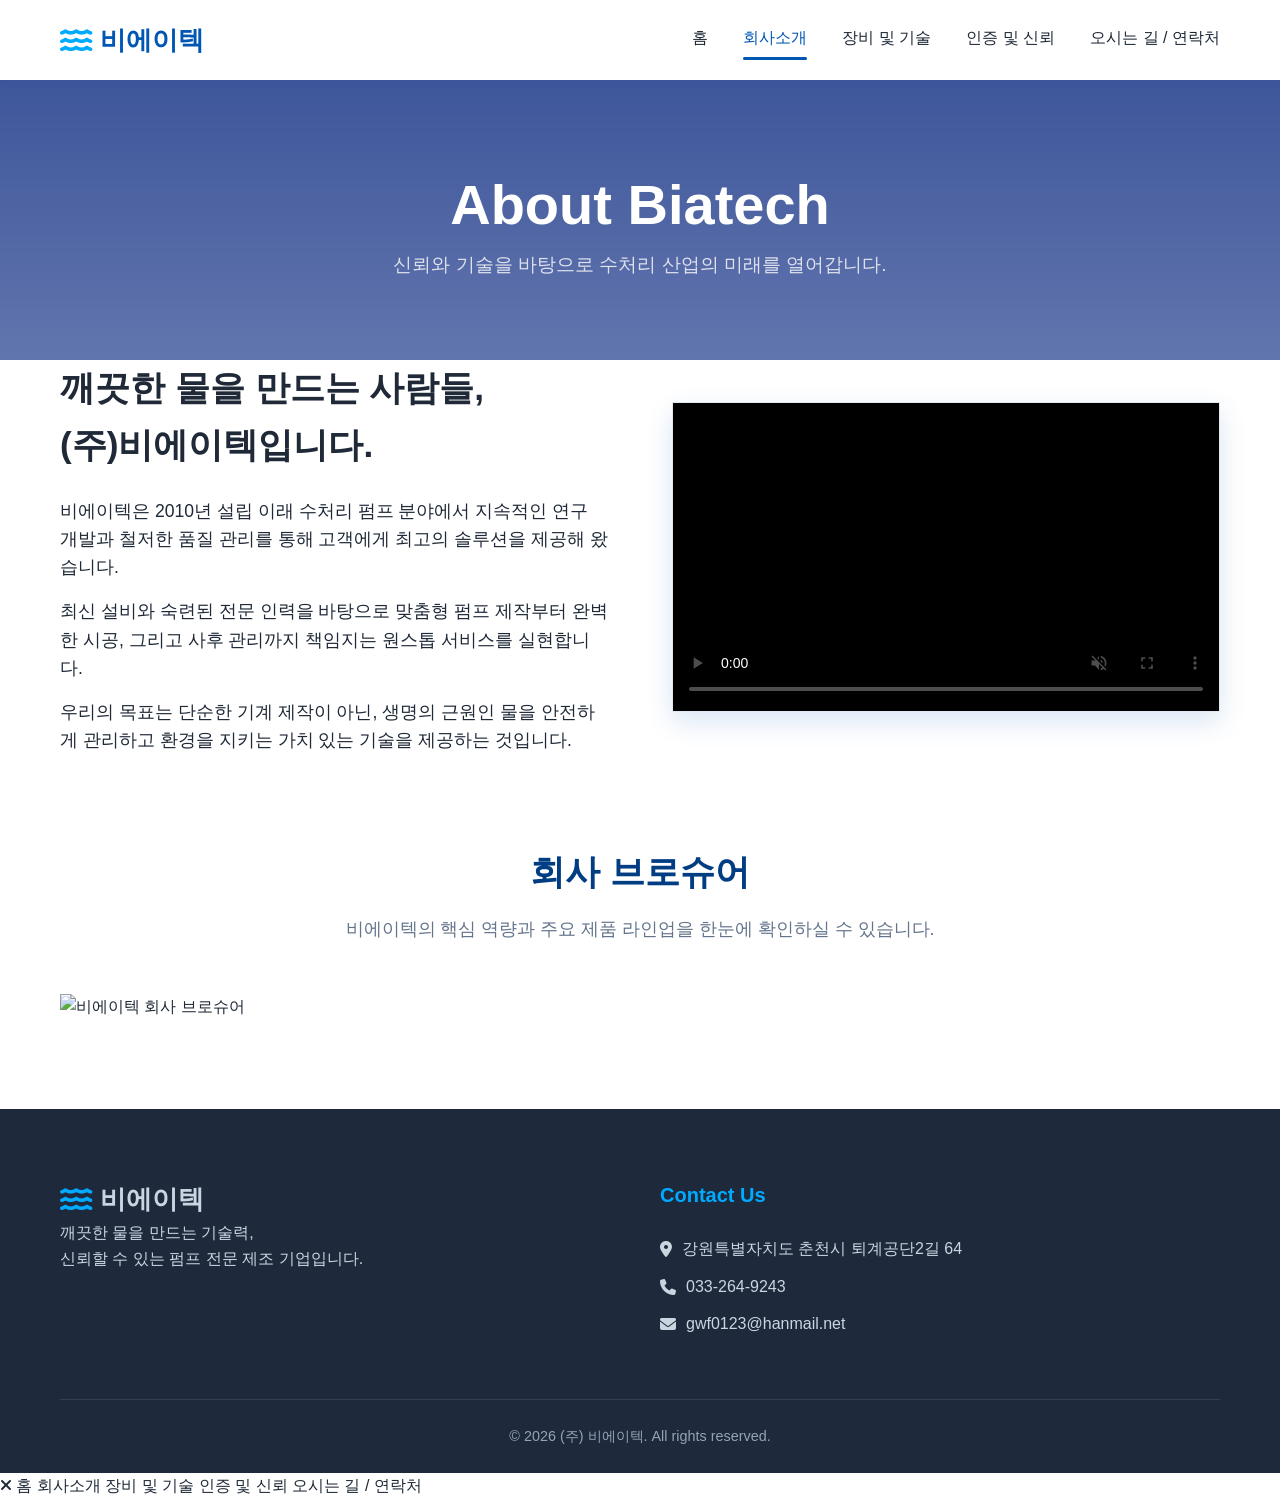
==== commit e3de567d: "동영상 2차" ====
--- a/about.html
+++ b/about.html
@@ -4,31 +4,59 @@
     <meta charset="UTF-8">
     <meta name="viewport" content="width=device-width, initial-scale=1.0">
     <title>회사소개 | (주)비에이텍</title>
+
+    <!-- FontAwesome -->
     <link rel="stylesheet" href="https://cdnjs.cloudflare.com/ajax/libs/font-awesome/6.4.0/css/all.min.css">
-    <link rel="stylesheet" href="css/variables.css">
-    <link rel="stylesheet" href="css/style.css">
+
+    <!-- CSS -->
+    <link rel="stylesheet" href="/css/variables.css">
+    <link rel="stylesheet" href="/css/style.css">
+
     <style>
         .page-header {
-            background: linear-gradient(rgba(30, 58, 138, 0.9), rgba(30, 58, 138, 0.7)), url('https://images.unsplash.com/photo-1497366216548-37526070297c?ixlib=rb-4.0.3&auto=format&fit=crop&w=1920&q=80') center/cover;
+            background:
+                linear-gradient(rgba(30, 58, 138, 0.9), rgba(30, 58, 138, 0.7)),
+                url('/assets/images/header-bg.jpg') center/cover;
             padding: 160px 0 80px;
             text-align: center;
             color: white;
         }
+
         .page-header h1 {
             color: white;
             font-size: 3.5rem;
         }
+
         .overview-content {
             display: grid;
             grid-template-columns: 1fr 1fr;
             gap: 64px;
             align-items: center;
         }
-        .overview-image img {
+
+        .overview-video {
+            border-radius: var(--border-radius);
+            overflow: hidden;
+            box-shadow: var(--shadow-lg);
+            border: 1px solid var(--border-color);
+            background: #000;
+            position: relative;
+            padding-top: 56.25%;
+        }
+
+        .overview-video video {
+            position: absolute;
+            top: 0;
+            left: 0;
             width: 100%;
-            border-radius: var(--border-radius);
-            box-shadow: var(--shadow-lg);
-        }
+            height: 100%;
+
+            /* 영상 전체 보이게 */
+            object-fit: contain;
+
+            background: #000;
+        }
+
         .value-card {
             background: #fff;
             padding: 48px 32px;
@@ -38,17 +66,20 @@
             border: 1px solid var(--border-color);
             transition: var(--transition-normal);
         }
+
         .value-card:hover {
             transform: translateY(-8px);
             border-color: var(--primary-color);
             box-shadow: var(--shadow-lg);
         }
+
         .timeline-item {
             position: relative;
             padding-left: 40px;
             margin-bottom: 40px;
             border-left: 2px solid var(--primary-color);
         }
+
         .timeline-item::before {
             content: '';
             position: absolute;
@@ -60,270 +91,212 @@
             border-radius: 50%;
             box-shadow: 0 0 0 4px #fff;
         }
-        /* Video Overview Styling */
-        .overview-video {
-            border-radius: var(--border-radius);
-            overflow: hidden;
-            box-shadow: var(--shadow-lg);
-            border: 1px solid var(--border-color);
-            background: #000;
-            position: relative;
-            padding-top: 56.25%; /* 16:9 Aspect Ratio */
-        }
-        .overview-video video {
-            position: absolute;
-            top: 0; left: 0;
-            width: 100%; height: 100%;
-            object-fit: cover;
-        }
+
         @media (max-width: 900px) {
-            .overview-content { grid-template-columns: 1fr; }
+            .overview-content {
+                grid-template-columns: 1fr;
+            }
         }
     </style>
 </head>
+
 <body>
 
+    <!-- HEADER -->
     <header>
         <div class="container header-container">
-            <a href="index.html" class="logo">
+
+            <a href="/index.html" class="logo">
                 <i class="fa-solid fa-water"></i> 비에이텍
             </a>
+
             <nav class="nav-links">
-                <a href="index.html">홈</a>
-                <a href="about.html" class="active">회사소개</a>
-                <a href="equipment.html">장비 및 기술</a>
-                <a href="trust.html">인증 및 신뢰</a>
-                <a href="contact.html">오시는 길 / 연락처</a>
+                <a href="/index.html">홈</a>
+                <a href="/about.html" class="active">회사소개</a>
+                <a href="/equipment.html">장비 및 기술</a>
+                <a href="/trust.html">인증 및 신뢰</a>
+                <a href="/contact.html">오시는 길 / 연락처</a>
             </nav>
-            <div class="hamburger"><i class="fa-solid fa-bars"></i></div>
+
+            <div class="hamburger">
+                <i class="fa-solid fa-bars"></i>
+            </div>
+
         </div>
     </header>
 
+    <!-- PAGE HEADER -->
     <div class="page-header fade-up">
         <div class="container">
             <h1>About Biatech</h1>
-            <p style="color: rgba(255,255,255,0.8); font-size: 1.2rem;">신뢰와 기술을 바탕으로 수처리 산업의 미래를 열어갑니다.</p>
+
+            <p style="color: rgba(255,255,255,0.8); font-size: 1.2rem;">
+                신뢰와 기술을 바탕으로 수처리 산업의 미래를 열어갑니다.
+            </p>
         </div>
     </div>
 
-    <!-- Overview Section -->
+    <!-- OVERVIEW -->
     <section class="container fade-up">
+
         <div class="overview-content">
+
+            <!-- TEXT -->
             <div class="overview-text">
-                <h2 style="font-size: 2.2rem; margin-bottom: 24px;">깨끗한 물을 만드는 사람들,<br>(주)비에이텍입니다.</h2>
-                <p style="margin-bottom: 16px; font-size: 1.1rem; color: var(--text-body);">비에이텍은 2010년 설립 이래 수처리 펌프 분야에서 지속적인 연구 개발과 철저한 품질 관리를 통해 고객에게 최고의 솔루션을 제공해 왔습니다.</p>
-                <p style="margin-bottom: 16px; font-size: 1.1rem; color: var(--text-body);">최신 설비와 숙련된 전문 인력을 바탕으로 맞춤형 펌프 제작부터 완벽한 시공, 그리고 사후 관리까지 책임지는 원스톱 서비스를 실현합니다.</p>
-                <p style="font-size: 1.1rem; color: var(--text-body);">우리의 목표는 단순한 기계 제작이 아닌, 생명의 근원인 물을 안전하게 관리하고 환경을 지키는 가치 있는 기술을 제공하는 것입니다.</p>
-            </div>
+
+                <h2 style="font-size: 2.2rem; margin-bottom: 24px;">
+                    깨끗한 물을 만드는 사람들,<br>
+                    (주)비에이텍입니다.
+                </h2>
+
+                <p style="margin-bottom: 16px; font-size: 1.1rem; color: var(--text-body);">
+                    비에이텍은 2010년 설립 이래 수처리 펌프 분야에서 지속적인 연구 개발과
+                    철저한 품질 관리를 통해 고객에게 최고의 솔루션을 제공해 왔습니다.
+                </p>
+
+                <p style="margin-bottom: 16px; font-size: 1.1rem; color: var(--text-body);">
+                    최신 설비와 숙련된 전문 인력을 바탕으로 맞춤형 펌프 제작부터
+                    완벽한 시공, 그리고 사후 관리까지 책임지는 원스톱 서비스를 실현합니다.
+                </p>
+
+                <p style="font-size: 1.1rem; color: var(--text-body);">
+                    우리의 목표는 단순한 기계 제작이 아닌,
+                    생명의 근원인 물을 안전하게 관리하고
+                    환경을 지키는 가치 있는 기술을 제공하는 것입니다.
+                </p>
+
+            </div>
+
+            <!-- VIDEO -->
             <div class="overview-image">
+
                 <div class="overview-video">
-                    <video controls preload="metadata" poster="1.png">
-                        <source src="비에이텍_홍보영상.mp4" type="video/mp4">
+
+                    <video
+                        controls
+                        preload="metadata"
+                        playsinline
+                        muted
+                        poster="/assets/images/video-poster.png"
+                    >
+
+                        <source
+                            src="/assets/videos/biatech-promo.mp4"
+                            type="video/mp4"
+                        >
+
                         브라우저가 동영상을 지원하지 않습니다.
+
                     </video>
+
                 </div>
-            </div>
-        </div>
+
+            </div>
+
+        </div>
+
     </section>
 
-    <!-- Company Brochure Section -->
-    <section id="brochure" class="brochure-section fade-up" style="background-color: var(--bg-white);">
+    <!-- BROCHURE -->
+    <section
+        id="brochure"
+        class="brochure-section fade-up"
+        style="background-color: var(--bg-white);"
+    >
+
         <div class="container">
+
             <h2 class="section-title">회사 브로슈어</h2>
-            <p class="section-subtitle">비에이텍의 핵심 역량과 주요 제품 라인업을 한눈에 확인하실 수 있습니다.</p>
-            
+
+            <p class="section-subtitle">
+                비에이텍의 핵심 역량과 주요 제품 라인업을 한눈에 확인하실 수 있습니다.
+            </p>
+
             <div class="brochure-container">
+
                 <div class="brochure-display">
-                    <img src="브로슈어.png" alt="비에이텍 회사 브로슈어">
+
+                    <img
+                        src="/assets/images/brochure.png"
+                        alt="비에이텍 회사 브로슈어"
+                    >
+
                 </div>
-                
-            </div>
-        </div>
+
+            </div>
+
+        </div>
+
     </section>
 
-    <!-- Core Values -->
-    <section class="fade-up">
+    <!-- FOOTER -->
+    <footer>
+
         <div class="container">
-            <h2 class="section-title">비전 및 핵심 가치</h2>
-            <p class="section-subtitle">우리는 다음의 가치를 바탕으로 고객에게 최고의 경험을 제공합니다.</p>
-            <div class="equipment-grid">
-                <div class="value-card">
-                    <i class="fa-solid fa-shield-halved" style="font-size: 3rem; color: var(--primary-color); margin-bottom: 24px;"></i>
-                    <h3>신뢰성 (Trust)</h3>
-                    <p>고객과의 약속을 최우선으로 하며, 엄격한 품질 관리를 통해 고장 없는 견고한 제품을 제공합니다.</p>
-                </div>
-                <div class="value-card">
-                    <i class="fa-solid fa-microchip" style="font-size: 3rem; color: var(--primary-color); margin-bottom: 24px;"></i>
-                    <h3>기술력 (Tech)</h3>
-                    <p>무맥동 등속도 캠 기술 등 끊임없는 연구개발로 업계를 선도하는 최신 펌프 기술을 적용합니다.</p>
-                </div>
-                <div class="value-card">
-                    <i class="fa-solid fa-leaf" style="font-size: 3rem; color: var(--primary-color); margin-bottom: 24px;"></i>
-                    <h3>친환경 (Eco)</h3>
-                    <p>에너지 효율을 높이고 오폐수 처리 및 수자원을 적극적으로 보호하는 친환경 솔루션을 추구합니다.</p>
-                </div>
-            </div>
-        </div>
-    </section>
-
-    <!-- Organization Section -->
-    <section class="fade-up" style="background-color: var(--bg-divider);">
-        <div class="container">
-            <h2 class="section-title">조직도</h2>
-            <p class="section-subtitle">효율적인 업무 분담과 전문성을 바탕으로 최적의 서비스를 제공합니다.</p>
-            
-            <div class="org-tree-wrapper">
-                <div class="org-tree">
-                    <!-- Top Level: CEO -->
-                    <div class="org-node ceo">
-                        <h4>조세연</h4>
-                        <p>대표이사</p>
-                    </div>
-
-                    <!-- Middle Level: Departments -->
-                    <div class="org-level">
-                        <!-- 생산부 -->
-                        <div class="org-dept-container">
-                            <div class="org-node dept">
-                                <div class="org-dept-header">
-                                    <span class="dept-icon"></span>
-                                    <h4>생산부</h4>
-                                </div>
-                                <p>제품생산 / 원자재구입</p>
-                            </div>
-                            <!-- Members -->
-                            <div class="org-members-list">
-                                <div class="org-node member-node">
-                                    <h4>정충구</h4>
-                                    <p>부장</p>
-                                </div>
-                                <div class="org-node member-node">
-                                    <h4>조태연</h4>
-                                    <p>부장</p>
-                                </div>
-                                <div class="org-node member-node">
-                                    <h4>김진수</h4>
-                                    <p>과장</p>
-                                </div>
-                            </div>
-                        </div>
-
-                        <!-- 관리부 -->
-                        <div class="org-dept-container">
-                            <div class="org-node dept">
-                                <div class="org-dept-header">
-                                    <span class="dept-icon"></span>
-                                    <h4>관리부</h4>
-                                </div>
-                                <p>계약 / 공정관리</p>
-                            </div>
-                            <!-- Members -->
-                            <div class="org-members-list">
-                                <div class="org-node member-node">
-                                    <h4>이원석</h4>
-                                    <p>이사</p>
-                                </div>
-                                <div class="org-node member-node">
-                                    <h4>정영호</h4>
-                                    <p>사원</p>
-                                </div>
-                            </div>
-                        </div>
-
-                        <!-- 품질보증부 -->
-                        <div class="org-dept-container">
-                            <div class="org-node dept">
-                                <div class="org-dept-header">
-                                    <span class="dept-icon"></span>
-                                    <h4>품질보증부</h4>
-                                </div>
-                                <p>품질관리 / A/S</p>
-                            </div>
-                            <!-- Members -->
-                            <div class="org-members-list">
-                                <div class="org-node member-node">
-                                    <h4>김홍인</h4>
-                                    <p>실장</p>
-                                </div>
-                            </div>
-                        </div>
-                    </div>
-                </div>
-            </div>
-
-            </div>
-        </div>
-    </section>
-
-    <!-- History Timeline -->
-    <section class="container fade-up">
-        <h2 class="section-title">연혁</h2>
-        <p class="section-subtitle">비에이텍이 걸어온 혁신의 발자취입니다.</p>
-        
-        <div style="max-width: 800px; margin: 0 auto;">
-            <div class="timeline-item">
-                <h3 style="color: var(--primary-color); margin-bottom: 8px;">2025 - 현재</h3>
-                <p>위생안전기준(KC) 인증 획득 (수도용 부스터 펌프 시스템). 경영혁신형 중소기업(Main-Biz) 확인.</p>
-            </div>
-            <div class="timeline-item">
-                <h3 style="color: var(--primary-color); margin-bottom: 8px;">2020</h3>
-                <p>특수 등속도 캠 적용 무맥동 정량펌프 (PKD 시리즈) 라인업 확대.</p>
-            </div>
-            <div class="timeline-item">
-                <h3 style="color: var(--primary-color); margin-bottom: 8px;">2015</h3>
-                <p>강원 춘천시 퇴계제2농공단지 내 자가 공장 및 성능시험장 운영.</p>
-            </div>
-            <div class="timeline-item">
-                <h3 style="color: var(--primary-color); margin-bottom: 8px;">2012</h3>
-                <p>ISO 9001:2015 품질경영시스템 인증 획득 및 벤처기업 인증.</p>
-            </div>
-            <div class="timeline-item">
-                <h3 style="color: var(--primary-color); margin-bottom: 8px;">2010</h3>
-                <p>비에이텍(주) 설립 (설립 당시 명칭: (주)강원유체).</p>
-            </div>
-        </div>
-    </section>
-
-    <footer>
-        <div class="container">
+
             <div class="footer-content">
+
                 <div class="footer-col">
-                    <a href="index.html" class="logo">
+
+                    <a href="/index.html" class="logo">
                         <i class="fa-solid fa-water"></i> 비에이텍
                     </a>
-                    <p>깨끗한 물을 만드는 기술력,<br>신뢰할 수 있는 펌프 전문 제조 기업입니다.</p>
+
+                    <p>
+                        깨끗한 물을 만드는 기술력,<br>
+                        신뢰할 수 있는 펌프 전문 제조 기업입니다.
+                    </p>
+
                 </div>
+
                 <div class="footer-col">
+
                     <h3>Contact Us</h3>
-                    <p><i class="fa-solid fa-location-dot"></i> 강원특별자치도 춘천시 퇴계공단2길 64</p>
-                    <p><i class="fa-solid fa-phone"></i> 033-264-9243</p>
-                    <p><i class="fa-solid fa-fax"></i> 033-251-5747</p>
-                    <p><i class="fa-solid fa-envelope"></i> gwf0123@hanmail.net</p>
+
+                    <p>
+                        <i class="fa-solid fa-location-dot"></i>
+                        강원특별자치도 춘천시 퇴계공단2길 64
+                    </p>
+
+                    <p>
+                        <i class="fa-solid fa-phone"></i>
+                        033-264-9243
+                    </p>
+
+                    <p>
+                        <i class="fa-solid fa-envelope"></i>
+                        gwf0123@hanmail.net
+                    </p>
+
                 </div>
-                <div class="footer-col">
-                    <h3>Quick Links</h3>
-                    <p><a href="about.html">회사소개</a></p>
-                    <p><a href="trust.html">인증 및 신뢰</a></p>
-                    <p><a href="contact.html">오시는 길 / 연락처</a></p>
-                </div>
-            </div>
+
+            </div>
+
             <div class="footer-bottom">
                 &copy; 2026 (주) 비에이텍. All rights reserved.
             </div>
-        </div>
+
+        </div>
+
     </footer>
 
-    <!-- Mobile Menu Overlay -->
+    <!-- MOBILE MENU -->
     <div class="overlay"></div>
+
     <div class="mobile-nav">
+
         <i class="fa-solid fa-xmark close-menu"></i>
-        <a href="index.html">홈</a>
-        <a href="about.html">회사소개</a>
-        <a href="equipment.html">장비 및 기술</a>
-        <a href="trust.html">인증 및 신뢰</a>
-        <a href="contact.html">오시는 길 / 연락처</a>
+
+        <a href="/index.html">홈</a>
+        <a href="/about.html">회사소개</a>
+        <a href="/equipment.html">장비 및 기술</a>
+        <a href="/trust.html">인증 및 신뢰</a>
+        <a href="/contact.html">오시는 길 / 연락처</a>
+
     </div>
 
-    <script src="js/script.js"></script>
+    <!-- JS -->
+    <script src="/js/script.js"></script>
+
 </body>
-</html>
+</html>
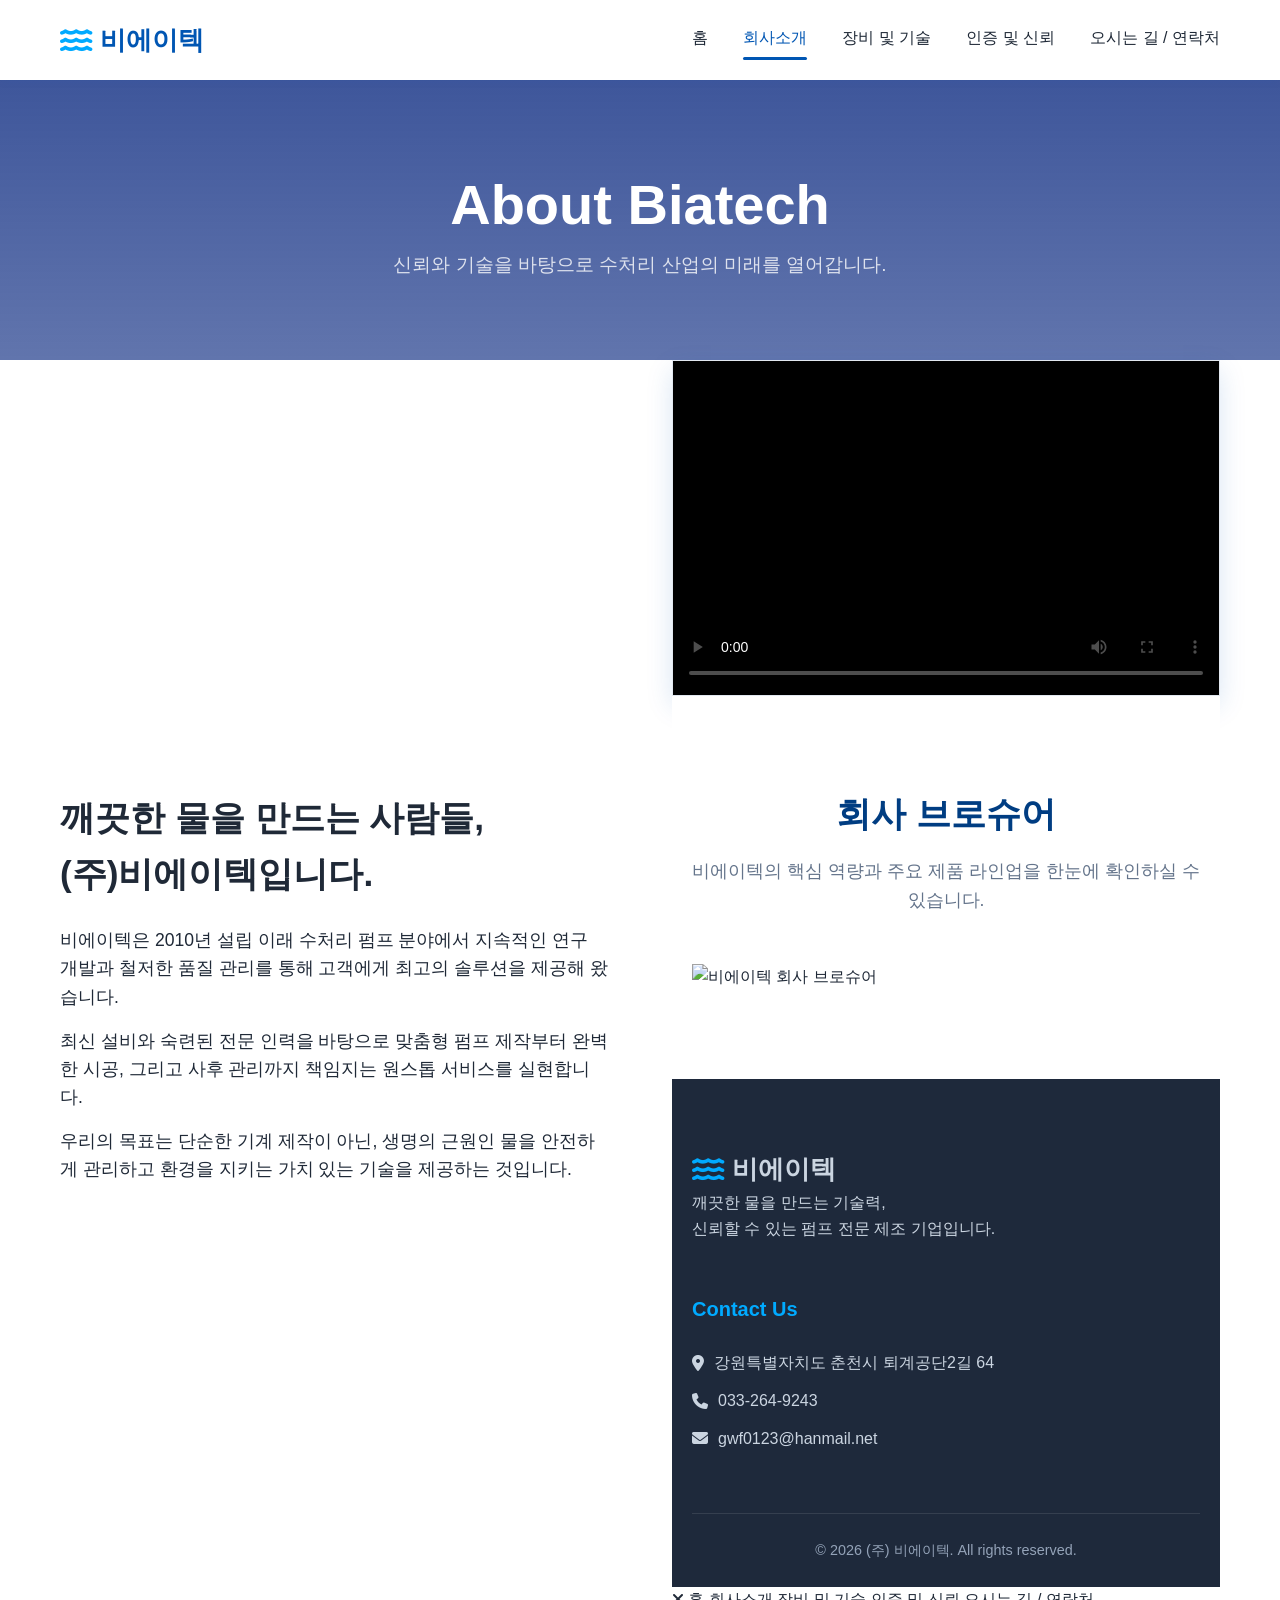
==== commit 8efc2259: "동영상3차" ====
--- a/about.html
+++ b/about.html
@@ -172,17 +172,9 @@
 
                 <div class="overview-video">
 
-                    <video
-                        controls
-                        preload="metadata"
-                        playsinline
-                        muted
-                        poster="/assets/images/video-poster.png"
-                    >
-
-                        <source
-                            src="/assets/videos/biatech-promo.mp4"
-                            type="video/mp4"
+                    <video controls preload="metadata" poster="/assets/images/video-poster.png">
+    <source src="/assets/videos/beatech.mp4" type="video/mp4">
+</video>
                         >
 
                         브라우저가 동영상을 지원하지 않습니다.
@@ -190,13 +182,6 @@
                     </video>
 
                 </div>
-
-            </div>
-
-        </div>
-
-    </section>
-
     <!-- BROCHURE -->
     <section
         id="brochure"
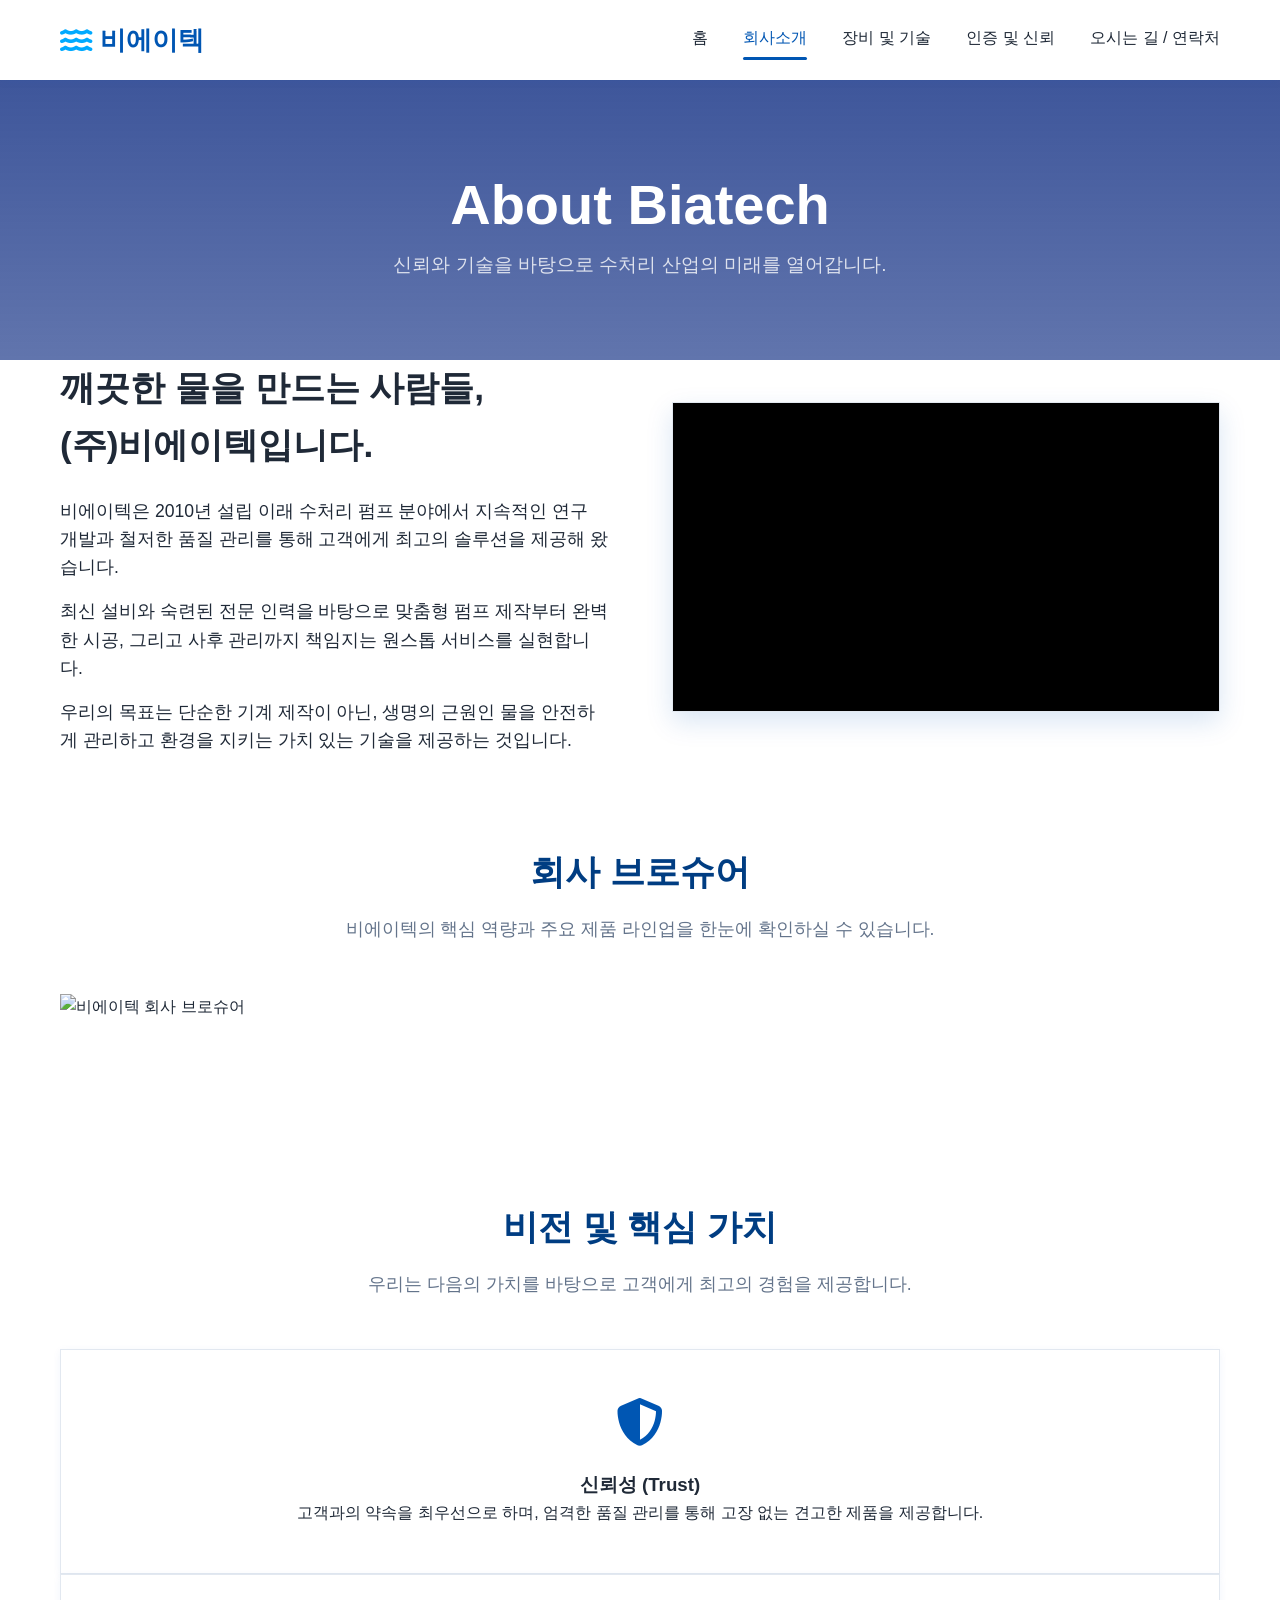
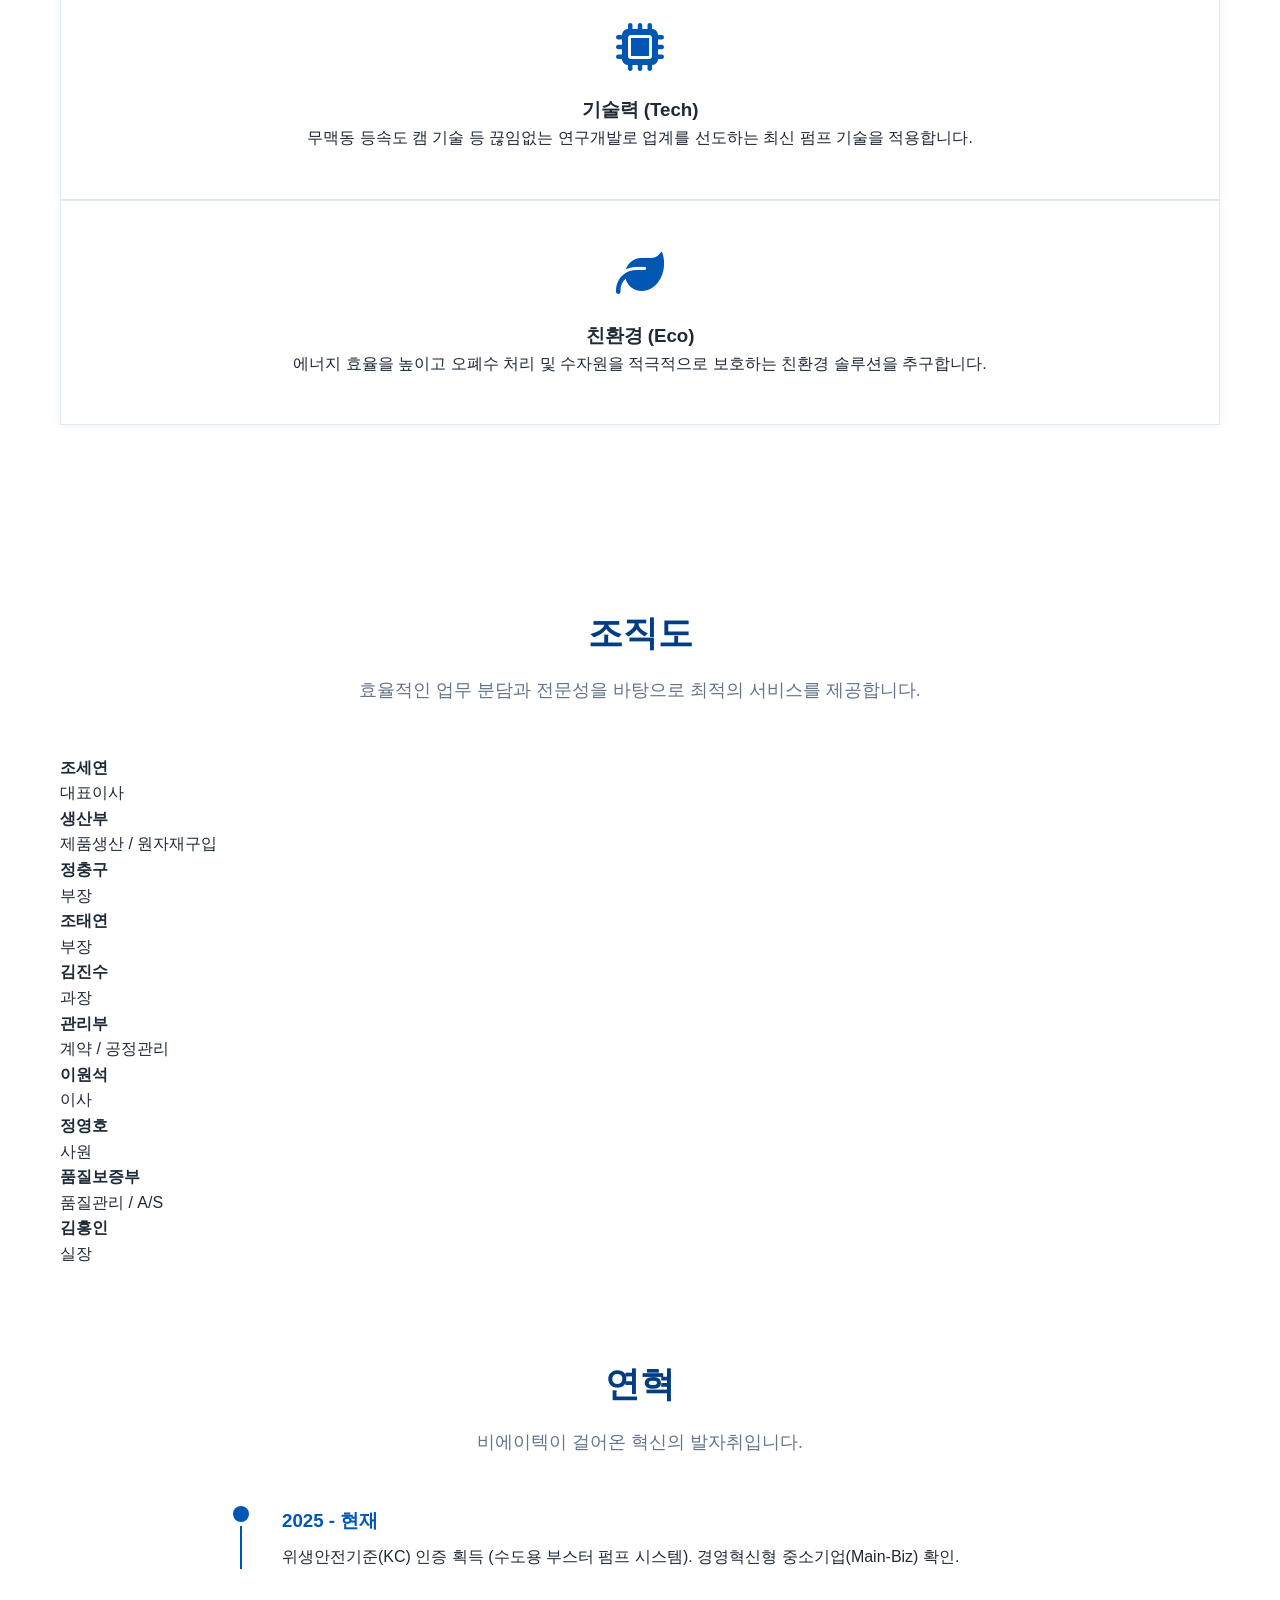
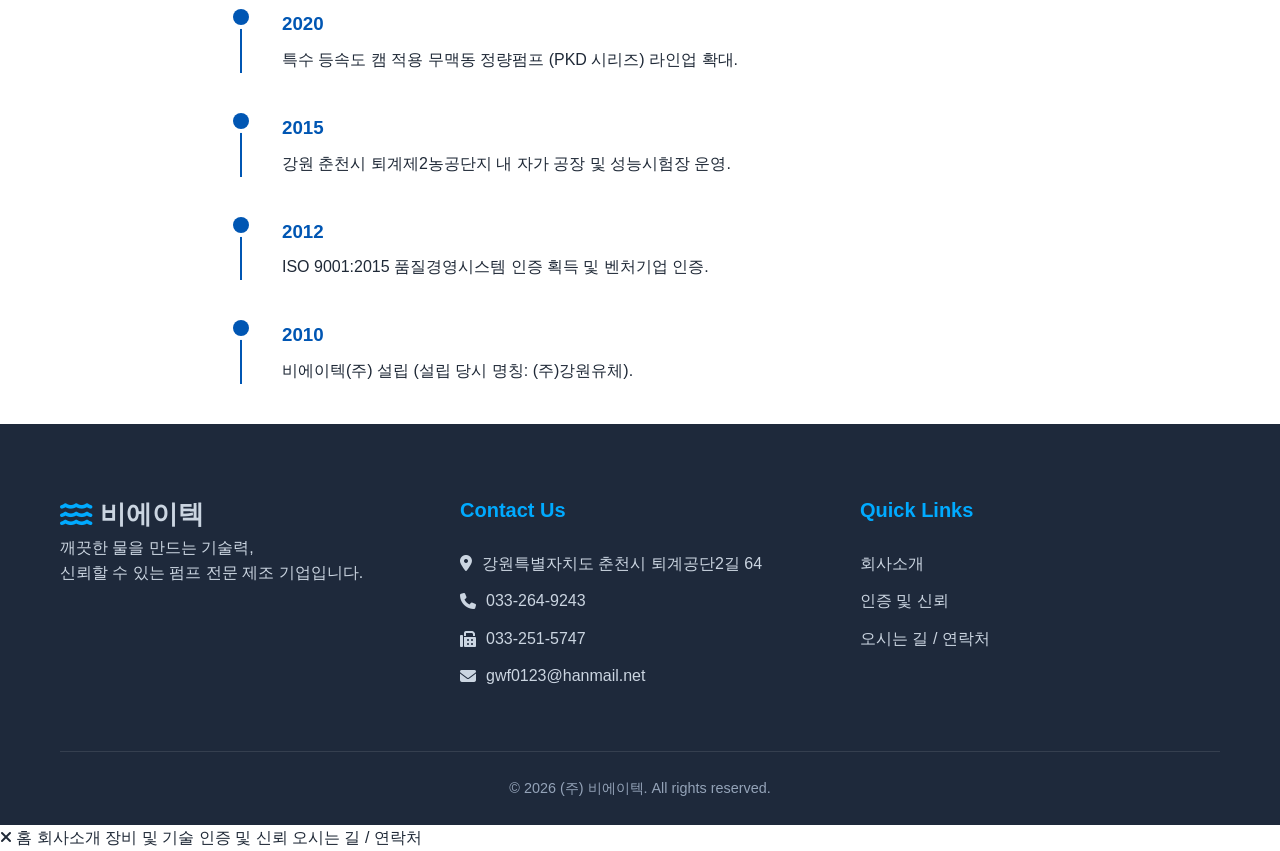
==== commit 3d62a53a: "동영상4차" ====
--- a/about.html
+++ b/about.html
@@ -1,22 +1,16 @@
 <!DOCTYPE html>
 <html lang="ko">
+
 <head>
     <meta charset="UTF-8">
     <meta name="viewport" content="width=device-width, initial-scale=1.0">
     <title>회사소개 | (주)비에이텍</title>
-
-    <!-- FontAwesome -->
     <link rel="stylesheet" href="https://cdnjs.cloudflare.com/ajax/libs/font-awesome/6.4.0/css/all.min.css">
-
-    <!-- CSS -->
-    <link rel="stylesheet" href="/css/variables.css">
-    <link rel="stylesheet" href="/css/style.css">
-
+    <link rel="stylesheet" href="./css/variables.css">
+    <link rel="stylesheet" href="./css/style.css">
     <style>
         .page-header {
-            background:
-                linear-gradient(rgba(30, 58, 138, 0.9), rgba(30, 58, 138, 0.7)),
-                url('/assets/images/header-bg.jpg') center/cover;
+            background: linear-gradient(rgba(30, 58, 138, 0.9), rgba(30, 58, 138, 0.7)), url('https://images.unsplash.com/photo-1497366216548-37526070297c?ixlib=rb-4.0.3&auto=format&fit=crop&w=1920&q=80') center/cover;
             padding: 160px 0 80px;
             text-align: center;
             color: white;
@@ -34,27 +28,10 @@
             align-items: center;
         }
 
-        .overview-video {
+        .overview-image img {
+            width: 100%;
             border-radius: var(--border-radius);
-            overflow: hidden;
             box-shadow: var(--shadow-lg);
-            border: 1px solid var(--border-color);
-            background: #000;
-            position: relative;
-            padding-top: 56.25%;
-        }
-
-        .overview-video video {
-            position: absolute;
-            top: 0;
-            left: 0;
-            width: 100%;
-            height: 100%;
-
-            /* 영상 전체 보이게 */
-            object-fit: contain;
-
-            background: #000;
         }
 
         .value-card {
@@ -92,6 +69,27 @@
             box-shadow: 0 0 0 4px #fff;
         }
 
+        /* Video Overview Styling */
+        .overview-video {
+            border-radius: var(--border-radius);
+            overflow: hidden;
+            box-shadow: var(--shadow-lg);
+            border: 1px solid var(--border-color);
+            background: #000;
+            position: relative;
+            padding-top: 56.25%;
+            /* 16:9 Aspect Ratio */
+        }
+
+        .overview-video video {
+            position: absolute;
+            top: 0;
+            left: 0;
+            width: 100%;
+            height: 100%;
+            object-fit: cover;
+        }
+
         @media (max-width: 900px) {
             .overview-content {
                 grid-template-columns: 1fr;
@@ -102,186 +100,254 @@
 
 <body>
 
-    <!-- HEADER -->
     <header>
         <div class="container header-container">
-
-            <a href="/index.html" class="logo">
+            <a href="index.html" class="logo">
                 <i class="fa-solid fa-water"></i> 비에이텍
             </a>
-
             <nav class="nav-links">
-                <a href="/index.html">홈</a>
-                <a href="/about.html" class="active">회사소개</a>
-                <a href="/equipment.html">장비 및 기술</a>
-                <a href="/trust.html">인증 및 신뢰</a>
-                <a href="/contact.html">오시는 길 / 연락처</a>
+                <a href="./index.html">홈</a>
+                <a href="./about.html" class="active">회사소개</a>
+                <a href="./equipment.html">장비 및 기술</a>
+                <a href="./trust.html">인증 및 신뢰</a>
+                <a href="./contact.html">오시는 길 / 연락처</a>
             </nav>
-
-            <div class="hamburger">
-                <i class="fa-solid fa-bars"></i>
-            </div>
-
+            <div class="hamburger"><i class="fa-solid fa-bars"></i></div>
         </div>
     </header>
 
-    <!-- PAGE HEADER -->
     <div class="page-header fade-up">
         <div class="container">
             <h1>About Biatech</h1>
-
-            <p style="color: rgba(255,255,255,0.8); font-size: 1.2rem;">
-                신뢰와 기술을 바탕으로 수처리 산업의 미래를 열어갑니다.
-            </p>
+            <p style="color: rgba(255,255,255,0.8); font-size: 1.2rem;">신뢰와 기술을 바탕으로 수처리 산업의 미래를 열어갑니다.</p>
         </div>
     </div>
 
-    <!-- OVERVIEW -->
+    <!-- Overview Section -->
     <section class="container fade-up">
-
         <div class="overview-content">
-
-            <!-- TEXT -->
             <div class="overview-text">
-
-                <h2 style="font-size: 2.2rem; margin-bottom: 24px;">
-                    깨끗한 물을 만드는 사람들,<br>
-                    (주)비에이텍입니다.
-                </h2>
-
-                <p style="margin-bottom: 16px; font-size: 1.1rem; color: var(--text-body);">
-                    비에이텍은 2010년 설립 이래 수처리 펌프 분야에서 지속적인 연구 개발과
-                    철저한 품질 관리를 통해 고객에게 최고의 솔루션을 제공해 왔습니다.
-                </p>
-
-                <p style="margin-bottom: 16px; font-size: 1.1rem; color: var(--text-body);">
-                    최신 설비와 숙련된 전문 인력을 바탕으로 맞춤형 펌프 제작부터
-                    완벽한 시공, 그리고 사후 관리까지 책임지는 원스톱 서비스를 실현합니다.
-                </p>
-
-                <p style="font-size: 1.1rem; color: var(--text-body);">
-                    우리의 목표는 단순한 기계 제작이 아닌,
-                    생명의 근원인 물을 안전하게 관리하고
-                    환경을 지키는 가치 있는 기술을 제공하는 것입니다.
-                </p>
-
-            </div>
-
-            <!-- VIDEO -->
+                <h2 style="font-size: 2.2rem; margin-bottom: 24px;">깨끗한 물을 만드는 사람들,<br>(주)비에이텍입니다.</h2>
+                <p style="margin-bottom: 16px; font-size: 1.1rem; color: var(--text-body);">비에이텍은 2010년 설립 이래 수처리 펌프
+                    분야에서 지속적인 연구 개발과 철저한 품질 관리를 통해 고객에게 최고의 솔루션을 제공해 왔습니다.</p>
+                <p style="margin-bottom: 16px; font-size: 1.1rem; color: var(--text-body);">최신 설비와 숙련된 전문 인력을 바탕으로 맞춤형
+                    펌프 제작부터 완벽한 시공, 그리고 사후 관리까지 책임지는 원스톱 서비스를 실현합니다.</p>
+                <p style="font-size: 1.1rem; color: var(--text-body);">우리의 목표는 단순한 기계 제작이 아닌, 생명의 근원인 물을 안전하게 관리하고 환경을
+                    지키는 가치 있는 기술을 제공하는 것입니다.</p>
+            </div>
             <div class="overview-image">
-
                 <div class="overview-video">
-
-                    <video controls preload="metadata" poster="/assets/images/video-poster.png">
-    <source src="/assets/videos/beatech.mp4" type="video/mp4">
-</video>
-                        >
-
+                    <video playsinline muted autoplay loop preload="auto" poster="./images/video-poster.png">
+                        <source src="./beatech.mp4" type="video/mp4">
                         브라우저가 동영상을 지원하지 않습니다.
-
                     </video>
-
-                </div>
-    <!-- BROCHURE -->
-    <section
-        id="brochure"
-        class="brochure-section fade-up"
-        style="background-color: var(--bg-white);"
-    >
-
-        <div class="container">
-
+                </div>
+            </div>
+        </div>
+    </section>
+
+    <!-- Company Brochure Section -->
+    <section id="brochure" class="brochure-section fade-up" style="background-color: var(--bg-white);">
+        <div class="container">
             <h2 class="section-title">회사 브로슈어</h2>
-
-            <p class="section-subtitle">
-                비에이텍의 핵심 역량과 주요 제품 라인업을 한눈에 확인하실 수 있습니다.
-            </p>
+            <p class="section-subtitle">비에이텍의 핵심 역량과 주요 제품 라인업을 한눈에 확인하실 수 있습니다.</p>
 
             <div class="brochure-container">
-
                 <div class="brochure-display">
-
-                    <img
-                        src="/assets/images/brochure.png"
-                        alt="비에이텍 회사 브로슈어"
-                    >
-
-                </div>
-
-            </div>
-
-        </div>
-
-    </section>
-
-    <!-- FOOTER -->
+                    <img src="./브로슈어.png" alt="비에이텍 회사 브로슈어">
+                </div>
+
+            </div>
+        </div>
+    </section>
+
+    <!-- Core Values -->
+    <section class="fade-up">
+        <div class="container">
+            <h2 class="section-title">비전 및 핵심 가치</h2>
+            <p class="section-subtitle">우리는 다음의 가치를 바탕으로 고객에게 최고의 경험을 제공합니다.</p>
+            <div class="equipment-grid">
+                <div class="value-card">
+                    <i class="fa-solid fa-shield-halved"
+                        style="font-size: 3rem; color: var(--primary-color); margin-bottom: 24px;"></i>
+                    <h3>신뢰성 (Trust)</h3>
+                    <p>고객과의 약속을 최우선으로 하며, 엄격한 품질 관리를 통해 고장 없는 견고한 제품을 제공합니다.</p>
+                </div>
+                <div class="value-card">
+                    <i class="fa-solid fa-microchip"
+                        style="font-size: 3rem; color: var(--primary-color); margin-bottom: 24px;"></i>
+                    <h3>기술력 (Tech)</h3>
+                    <p>무맥동 등속도 캠 기술 등 끊임없는 연구개발로 업계를 선도하는 최신 펌프 기술을 적용합니다.</p>
+                </div>
+                <div class="value-card">
+                    <i class="fa-solid fa-leaf"
+                        style="font-size: 3rem; color: var(--primary-color); margin-bottom: 24px;"></i>
+                    <h3>친환경 (Eco)</h3>
+                    <p>에너지 효율을 높이고 오폐수 처리 및 수자원을 적극적으로 보호하는 친환경 솔루션을 추구합니다.</p>
+                </div>
+            </div>
+        </div>
+    </section>
+
+    <!-- Organization Section -->
+    <section class="fade-up" style="background-color: var(--bg-divider);">
+        <div class="container">
+            <h2 class="section-title">조직도</h2>
+            <p class="section-subtitle">효율적인 업무 분담과 전문성을 바탕으로 최적의 서비스를 제공합니다.</p>
+
+            <div class="org-tree-wrapper">
+                <div class="org-tree">
+                    <!-- Top Level: CEO -->
+                    <div class="org-node ceo">
+                        <h4>조세연</h4>
+                        <p>대표이사</p>
+                    </div>
+
+                    <!-- Middle Level: Departments -->
+                    <div class="org-level">
+                        <!-- 생산부 -->
+                        <div class="org-dept-container">
+                            <div class="org-node dept">
+                                <div class="org-dept-header">
+                                    <span class="dept-icon"></span>
+                                    <h4>생산부</h4>
+                                </div>
+                                <p>제품생산 / 원자재구입</p>
+                            </div>
+                            <!-- Members -->
+                            <div class="org-members-list">
+                                <div class="org-node member-node">
+                                    <h4>정충구</h4>
+                                    <p>부장</p>
+                                </div>
+                                <div class="org-node member-node">
+                                    <h4>조태연</h4>
+                                    <p>부장</p>
+                                </div>
+                                <div class="org-node member-node">
+                                    <h4>김진수</h4>
+                                    <p>과장</p>
+                                </div>
+                            </div>
+                        </div>
+
+                        <!-- 관리부 -->
+                        <div class="org-dept-container">
+                            <div class="org-node dept">
+                                <div class="org-dept-header">
+                                    <span class="dept-icon"></span>
+                                    <h4>관리부</h4>
+                                </div>
+                                <p>계약 / 공정관리</p>
+                            </div>
+                            <!-- Members -->
+                            <div class="org-members-list">
+                                <div class="org-node member-node">
+                                    <h4>이원석</h4>
+                                    <p>이사</p>
+                                </div>
+                                <div class="org-node member-node">
+                                    <h4>정영호</h4>
+                                    <p>사원</p>
+                                </div>
+                            </div>
+                        </div>
+
+                        <!-- 품질보증부 -->
+                        <div class="org-dept-container">
+                            <div class="org-node dept">
+                                <div class="org-dept-header">
+                                    <span class="dept-icon"></span>
+                                    <h4>품질보증부</h4>
+                                </div>
+                                <p>품질관리 / A/S</p>
+                            </div>
+                            <!-- Members -->
+                            <div class="org-members-list">
+                                <div class="org-node member-node">
+                                    <h4>김홍인</h4>
+                                    <p>실장</p>
+                                </div>
+                            </div>
+                        </div>
+                    </div>
+                </div>
+            </div>
+
+        </div>
+        </div>
+    </section>
+
+    <!-- History Timeline -->
+    <section class="container fade-up">
+        <h2 class="section-title">연혁</h2>
+        <p class="section-subtitle">비에이텍이 걸어온 혁신의 발자취입니다.</p>
+
+        <div style="max-width: 800px; margin: 0 auto;">
+            <div class="timeline-item">
+                <h3 style="color: var(--primary-color); margin-bottom: 8px;">2025 - 현재</h3>
+                <p>위생안전기준(KC) 인증 획득 (수도용 부스터 펌프 시스템). 경영혁신형 중소기업(Main-Biz) 확인.</p>
+            </div>
+            <div class="timeline-item">
+                <h3 style="color: var(--primary-color); margin-bottom: 8px;">2020</h3>
+                <p>특수 등속도 캠 적용 무맥동 정량펌프 (PKD 시리즈) 라인업 확대.</p>
+            </div>
+            <div class="timeline-item">
+                <h3 style="color: var(--primary-color); margin-bottom: 8px;">2015</h3>
+                <p>강원 춘천시 퇴계제2농공단지 내 자가 공장 및 성능시험장 운영.</p>
+            </div>
+            <div class="timeline-item">
+                <h3 style="color: var(--primary-color); margin-bottom: 8px;">2012</h3>
+                <p>ISO 9001:2015 품질경영시스템 인증 획득 및 벤처기업 인증.</p>
+            </div>
+            <div class="timeline-item">
+                <h3 style="color: var(--primary-color); margin-bottom: 8px;">2010</h3>
+                <p>비에이텍(주) 설립 (설립 당시 명칭: (주)강원유체).</p>
+            </div>
+        </div>
+    </section>
+
     <footer>
-
-        <div class="container">
-
+        <div class="container">
             <div class="footer-content">
-
                 <div class="footer-col">
-
-                    <a href="/index.html" class="logo">
+                    <a href="index.html" class="logo">
                         <i class="fa-solid fa-water"></i> 비에이텍
                     </a>
-
-                    <p>
-                        깨끗한 물을 만드는 기술력,<br>
-                        신뢰할 수 있는 펌프 전문 제조 기업입니다.
-                    </p>
-
-                </div>
-
+                    <p>깨끗한 물을 만드는 기술력,<br>신뢰할 수 있는 펌프 전문 제조 기업입니다.</p>
+                </div>
                 <div class="footer-col">
-
                     <h3>Contact Us</h3>
-
-                    <p>
-                        <i class="fa-solid fa-location-dot"></i>
-                        강원특별자치도 춘천시 퇴계공단2길 64
-                    </p>
-
-                    <p>
-                        <i class="fa-solid fa-phone"></i>
-                        033-264-9243
-                    </p>
-
-                    <p>
-                        <i class="fa-solid fa-envelope"></i>
-                        gwf0123@hanmail.net
-                    </p>
-
-                </div>
-
-            </div>
-
+                    <p><i class="fa-solid fa-location-dot"></i> 강원특별자치도 춘천시 퇴계공단2길 64</p>
+                    <p><i class="fa-solid fa-phone"></i> 033-264-9243</p>
+                    <p><i class="fa-solid fa-fax"></i> 033-251-5747</p>
+                    <p><i class="fa-solid fa-envelope"></i> gwf0123@hanmail.net</p>
+                </div>
+                <div class="footer-col">
+                    <h3>Quick Links</h3>
+                    <p><a href="about.html">회사소개</a></p>
+                    <p><a href="trust.html">인증 및 신뢰</a></p>
+                    <p><a href="contact.html">오시는 길 / 연락처</a></p>
+                </div>
+            </div>
             <div class="footer-bottom">
                 &copy; 2026 (주) 비에이텍. All rights reserved.
             </div>
-
-        </div>
-
+        </div>
     </footer>
 
-    <!-- MOBILE MENU -->
+    <!-- Mobile Menu Overlay -->
     <div class="overlay"></div>
-
     <div class="mobile-nav">
-
         <i class="fa-solid fa-xmark close-menu"></i>
-
-        <a href="/index.html">홈</a>
-        <a href="/about.html">회사소개</a>
-        <a href="/equipment.html">장비 및 기술</a>
-        <a href="/trust.html">인증 및 신뢰</a>
-        <a href="/contact.html">오시는 길 / 연락처</a>
-
+        <a href="./index.html">홈</a>
+        <a href="./about.html">회사소개</a>
+        <a href="./equipment.html">장비 및 기술</a>
+        <a href="./trust.html">인증 및 신뢰</a>
+        <a href="./contact.html">오시는 길 / 연락처</a>
     </div>
 
-    <!-- JS -->
-    <script src="/js/script.js"></script>
-
+    <script src="./js/script.js"></script>
 </body>
+
 </html>
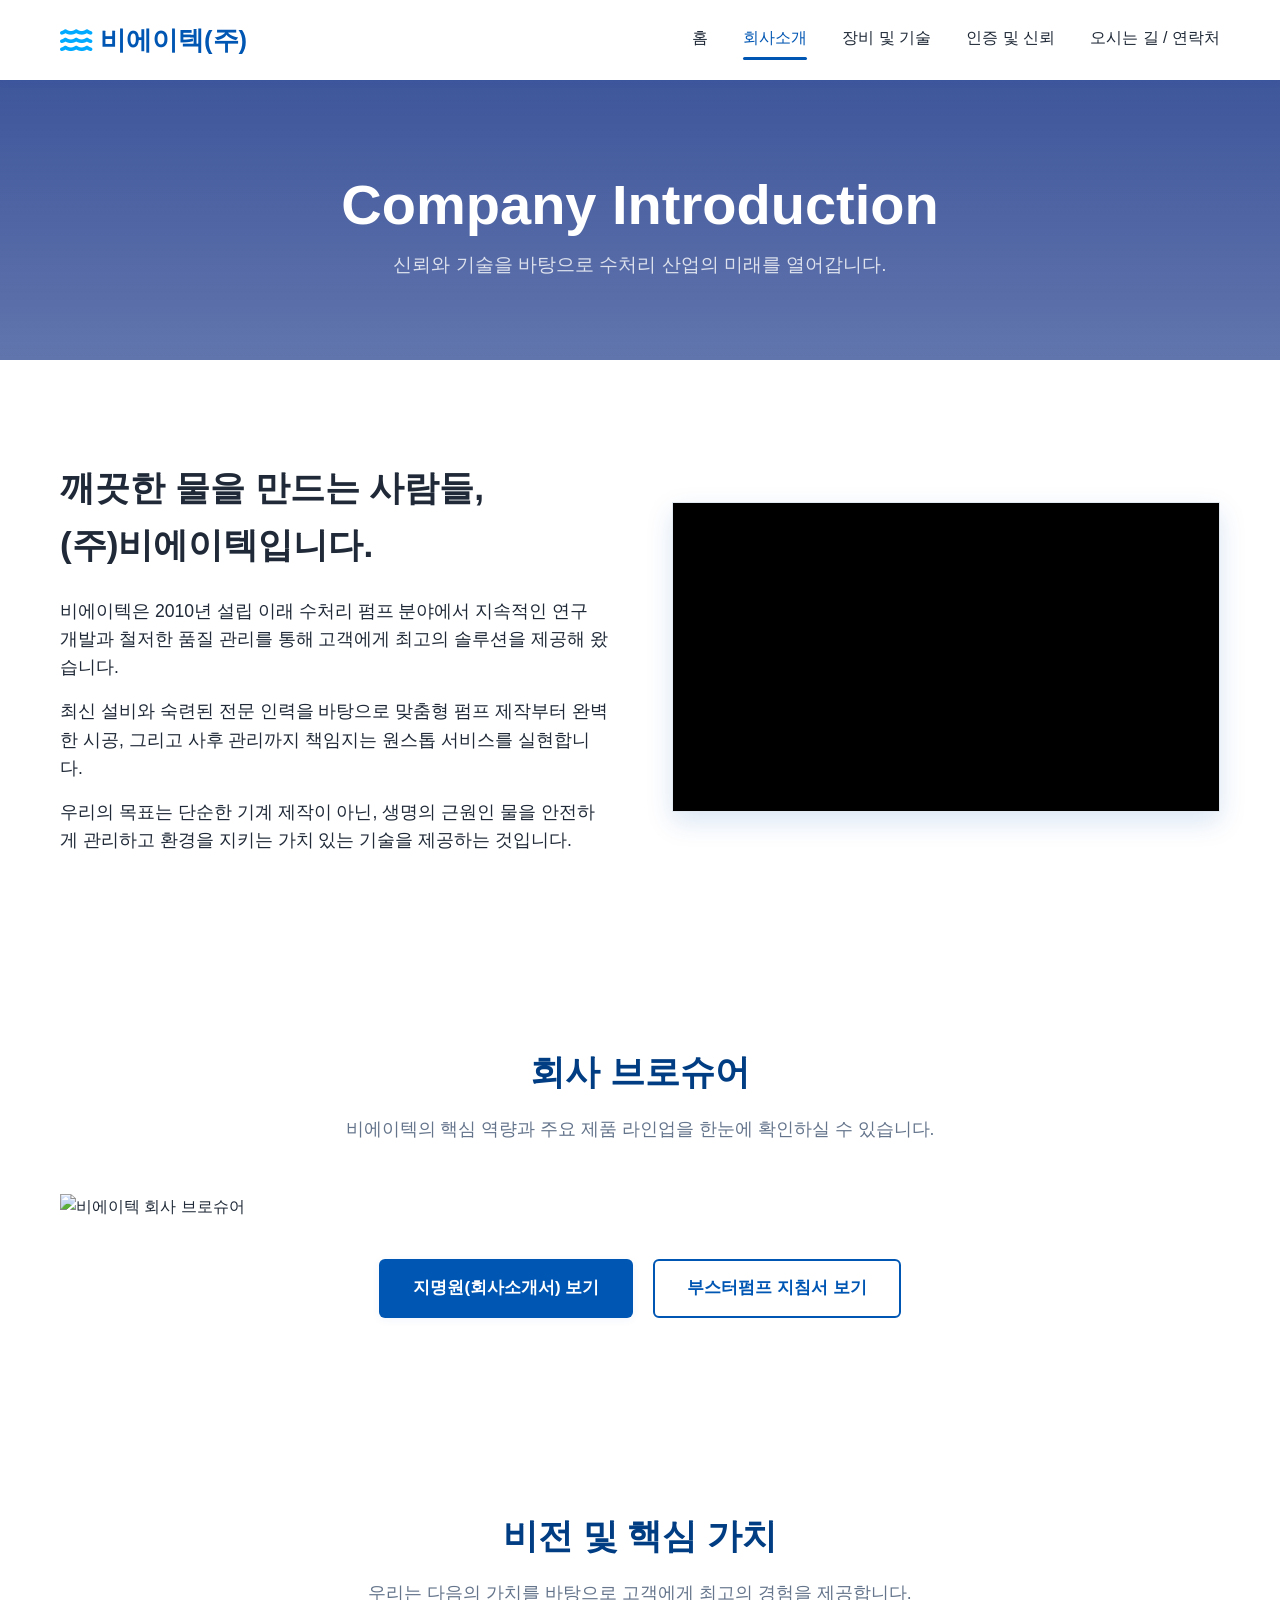
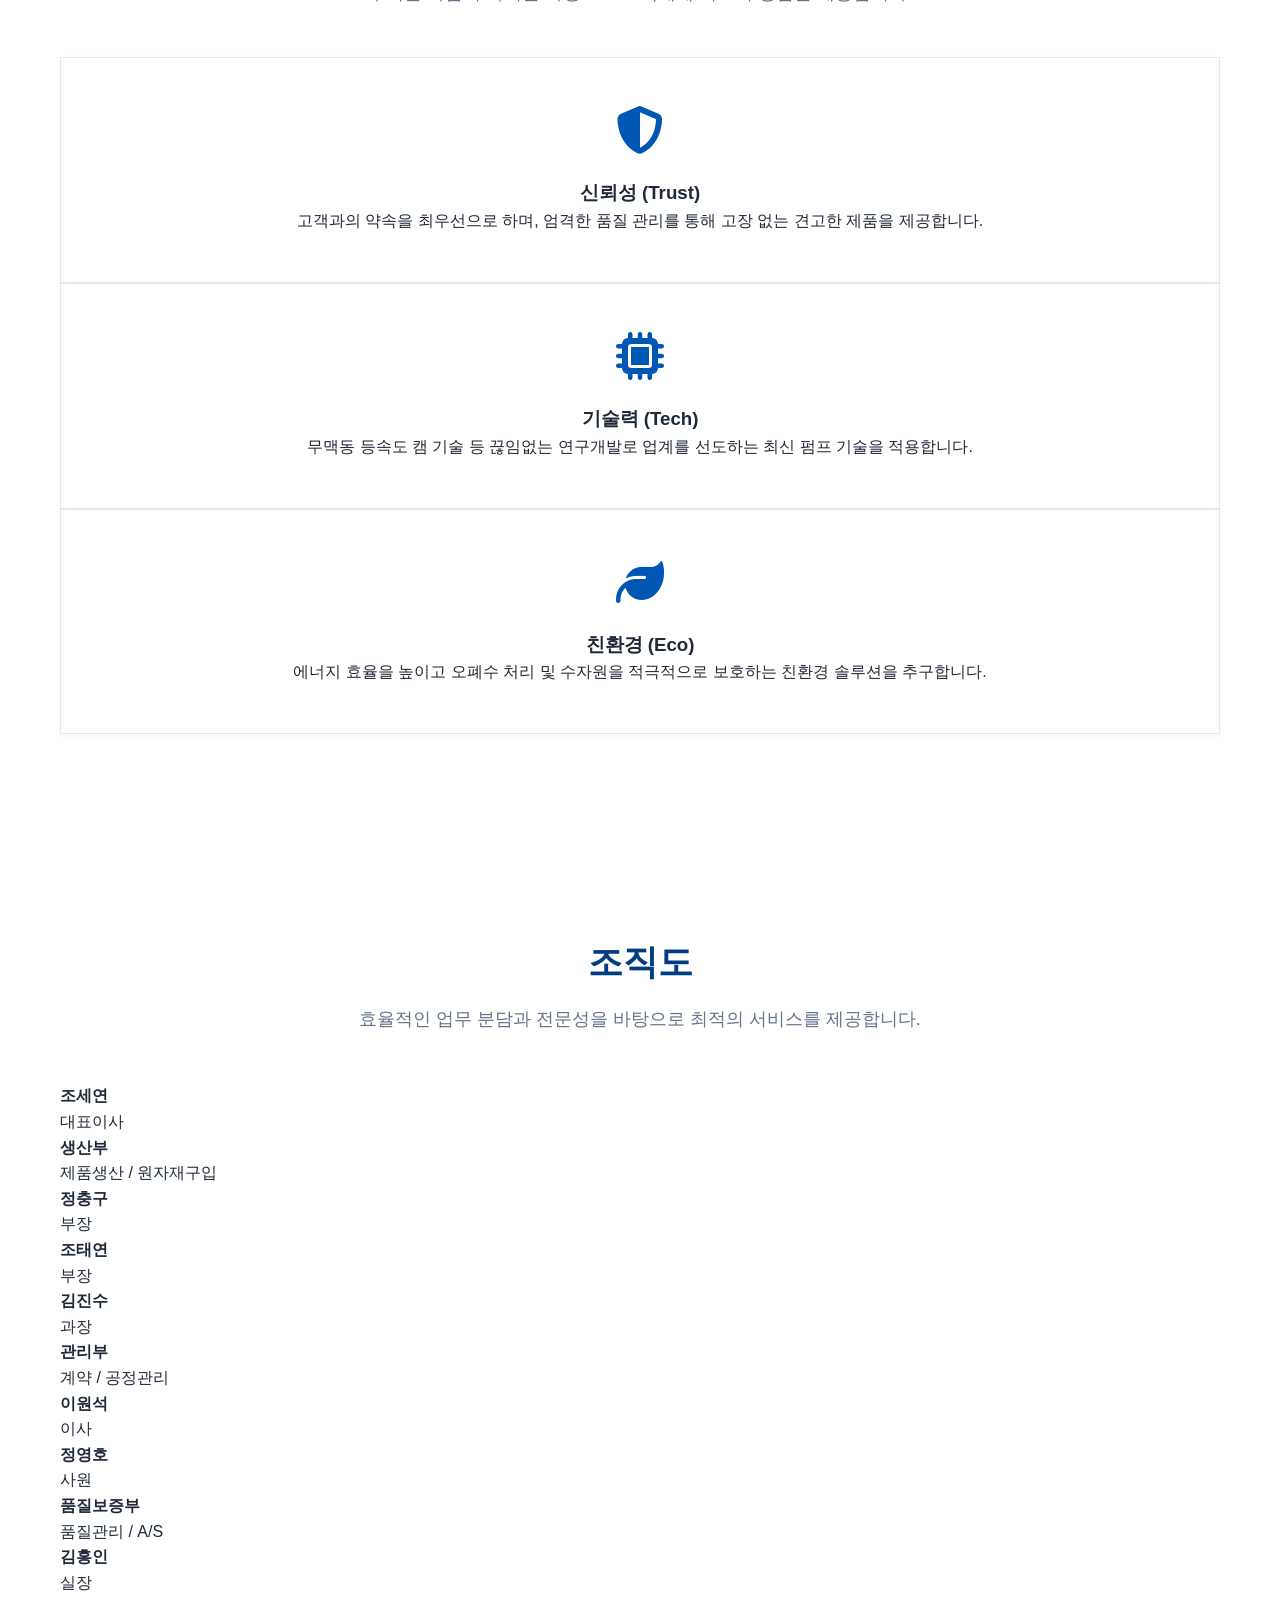
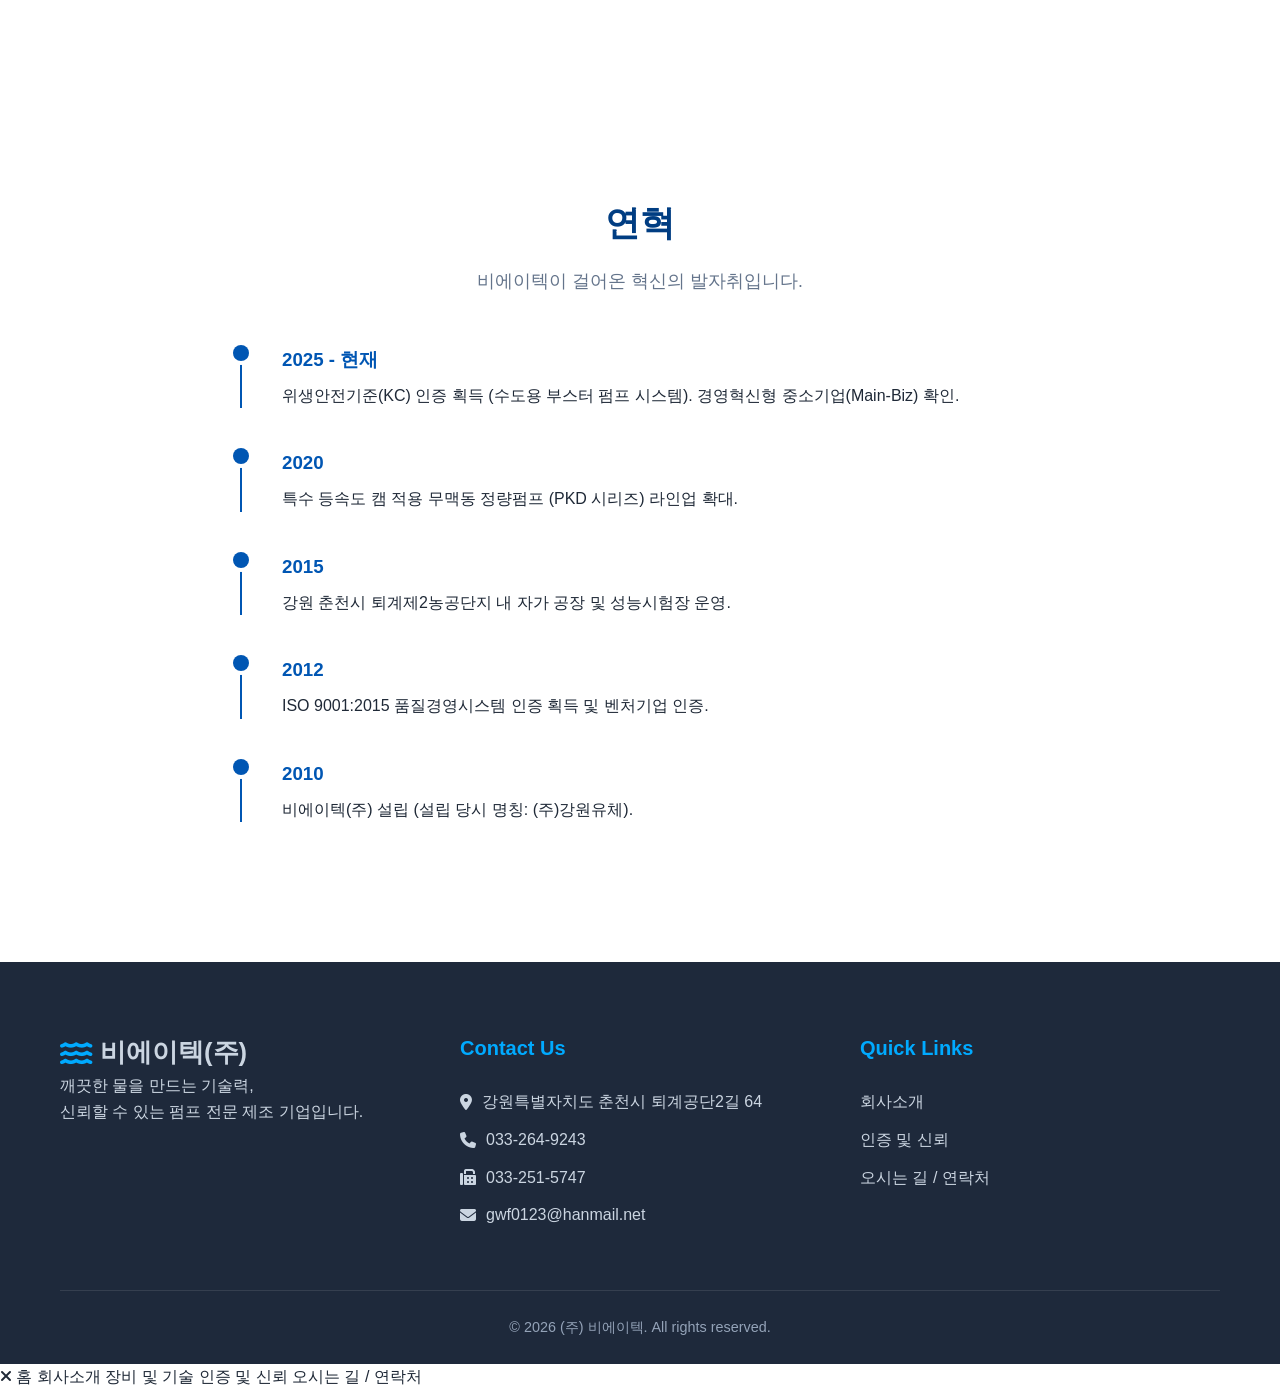
==== commit 29a2ba58: "홈수정" ====
--- a/about.html
+++ b/about.html
@@ -102,8 +102,8 @@
 
     <header>
         <div class="container header-container">
-            <a href="index.html" class="logo">
-                <i class="fa-solid fa-water"></i> 비에이텍
+            <a href="./index.html" class="logo">
+                <i class="fa-solid fa-water"></i> 비에이텍(주)
             </a>
             <nav class="nav-links">
                 <a href="./index.html">홈</a>
@@ -118,13 +118,13 @@
 
     <div class="page-header fade-up">
         <div class="container">
-            <h1>About Biatech</h1>
+            <h1>Company Introduction</h1>
             <p style="color: rgba(255,255,255,0.8); font-size: 1.2rem;">신뢰와 기술을 바탕으로 수처리 산업의 미래를 열어갑니다.</p>
         </div>
     </div>
 
     <!-- Overview Section -->
-    <section class="container fade-up">
+    <section class="container fade-up" style="padding-top: 100px; padding-bottom: 100px;">
         <div class="overview-content">
             <div class="overview-text">
                 <h2 style="font-size: 2.2rem; margin-bottom: 24px;">깨끗한 물을 만드는 사람들,<br>(주)비에이텍입니다.</h2>
@@ -156,13 +156,16 @@
                 <div class="brochure-display">
                     <img src="./브로슈어.png" alt="비에이텍 회사 브로슈어">
                 </div>
-
+                <div class="brochure-actions" style="margin-top: 40px; display: flex; gap: 20px; justify-content: center; flex-wrap: wrap;">
+                    <a href="#" class="btn btn-primary" data-pdf="./지명원 (1).pdf">지명원(회사소개서) 보기</a>
+                    <a href="#" class="btn btn-outline" data-pdf="./부스터펌프 유지관리지침서.pdf">부스터펌프 지침서 보기</a>
+                </div>
             </div>
         </div>
     </section>
 
     <!-- Core Values -->
-    <section class="fade-up">
+    <section class="fade-up" style="padding: 100px 0;">
         <div class="container">
             <h2 class="section-title">비전 및 핵심 가치</h2>
             <p class="section-subtitle">우리는 다음의 가치를 바탕으로 고객에게 최고의 경험을 제공합니다.</p>
@@ -190,7 +193,7 @@
     </section>
 
     <!-- Organization Section -->
-    <section class="fade-up" style="background-color: var(--bg-divider);">
+    <section class="fade-up" style="background-color: var(--bg-divider); padding: 100px 0;">
         <div class="container">
             <h2 class="section-title">조직도</h2>
             <p class="section-subtitle">효율적인 업무 분담과 전문성을 바탕으로 최적의 서비스를 제공합니다.</p>
@@ -275,11 +278,10 @@
             </div>
 
         </div>
-        </div>
     </section>
 
     <!-- History Timeline -->
-    <section class="container fade-up">
+    <section class="container fade-up" style="padding: 100px 0;">
         <h2 class="section-title">연혁</h2>
         <p class="section-subtitle">비에이텍이 걸어온 혁신의 발자취입니다.</p>
 
@@ -307,12 +309,33 @@
         </div>
     </section>
 
+    <!-- Floating PDF Viewer Modal -->
+    <div id="pdfModal" class="pdf-modal">
+        <div class="pdf-modal-container">
+            <div class="pdf-modal-header">
+                <h3 id="pdfTitle">유지관리 지침서</h3>
+                <div class="pdf-modal-actions">
+                    <div class="pdf-close-btn" title="닫기">
+                        <i class="fa-solid fa-xmark"></i>
+                    </div>
+                </div>
+            </div>
+            <div class="pdf-modal-body">
+                <div class="pdf-loader">
+                    <div class="spinner"></div>
+                    <p>문서를 불러오는 중입니다...</p>
+                </div>
+                <iframe id="pdfFrame" src="" type="application/pdf" frameborder="0"></iframe>
+            </div>
+        </div>
+    </div>
+
     <footer>
         <div class="container">
             <div class="footer-content">
                 <div class="footer-col">
-                    <a href="index.html" class="logo">
-                        <i class="fa-solid fa-water"></i> 비에이텍
+                    <a href="./index.html" class="logo">
+                        <i class="fa-solid fa-water"></i> 비에이텍(주)
                     </a>
                     <p>깨끗한 물을 만드는 기술력,<br>신뢰할 수 있는 펌프 전문 제조 기업입니다.</p>
                 </div>
@@ -325,9 +348,9 @@
                 </div>
                 <div class="footer-col">
                     <h3>Quick Links</h3>
-                    <p><a href="about.html">회사소개</a></p>
-                    <p><a href="trust.html">인증 및 신뢰</a></p>
-                    <p><a href="contact.html">오시는 길 / 연락처</a></p>
+                    <p><a href="./about.html">회사소개</a></p>
+                    <p><a href="./trust.html">인증 및 신뢰</a></p>
+                    <p><a href="./contact.html">오시는 길 / 연락처</a></p>
                 </div>
             </div>
             <div class="footer-bottom">
@@ -341,13 +364,70 @@
     <div class="mobile-nav">
         <i class="fa-solid fa-xmark close-menu"></i>
         <a href="./index.html">홈</a>
-        <a href="./about.html">회사소개</a>
+        <a href="./about.html" class="active">회사소개</a>
         <a href="./equipment.html">장비 및 기술</a>
         <a href="./trust.html">인증 및 신뢰</a>
         <a href="./contact.html">오시는 길 / 연락처</a>
     </div>
 
     <script src="./js/script.js"></script>
+    <script>
+        document.addEventListener('DOMContentLoaded', () => {
+            // PDF Modal Logic (Localized for about.html)
+            const modal = document.getElementById('pdfModal');
+            const modalFrame = document.getElementById('pdfFrame');
+            const modalTitle = document.getElementById('pdfTitle');
+            const loader = document.querySelector('.pdf-loader');
+            const closeBtn = document.querySelector('.pdf-close-btn');
+
+            const openModal = (url, title) => {
+                if (url) {
+                    if (loader) loader.classList.remove('hidden');
+                    if (modalTitle) modalTitle.textContent = title || "문서 보기";
+                    if (modal) modal.classList.add('show');
+                    document.body.style.overflow = 'hidden';
+                    setTimeout(() => {
+                        if (modalFrame) modalFrame.src = url;
+                    }, 100);
+                }
+            };
+
+            const closeModal = () => {
+                if (modal) modal.classList.remove('show');
+                document.body.style.overflow = '';
+                setTimeout(() => {
+                    if (modalFrame) modalFrame.src = '';
+                    if (loader) loader.classList.remove('hidden');
+                }, 300);
+            };
+
+            document.addEventListener('click', (e) => {
+                const target = e.target.closest('[data-file], [data-pdf]');
+                if (target) {
+                    e.preventDefault();
+                    const pdfUrl = target.getAttribute('data-file') || target.getAttribute('data-pdf');
+                    const title = target.textContent.trim() || "문서 보기";
+                    openModal(pdfUrl, title);
+                }
+            });
+
+            if (closeBtn) closeBtn.addEventListener('click', closeModal);
+            if (modal) {
+                modal.addEventListener('click', (e) => {
+                    if (e.target === modal) closeModal();
+                });
+            }
+            document.addEventListener('keydown', (e) => {
+                if (e.key === 'Escape' && modal && modal.classList.contains('show')) closeModal();
+            });
+
+            if (modalFrame) {
+                modalFrame.addEventListener('load', () => {
+                    if (loader) loader.classList.add('hidden');
+                });
+            }
+        });
+    </script>
 </body>
 
 </html>
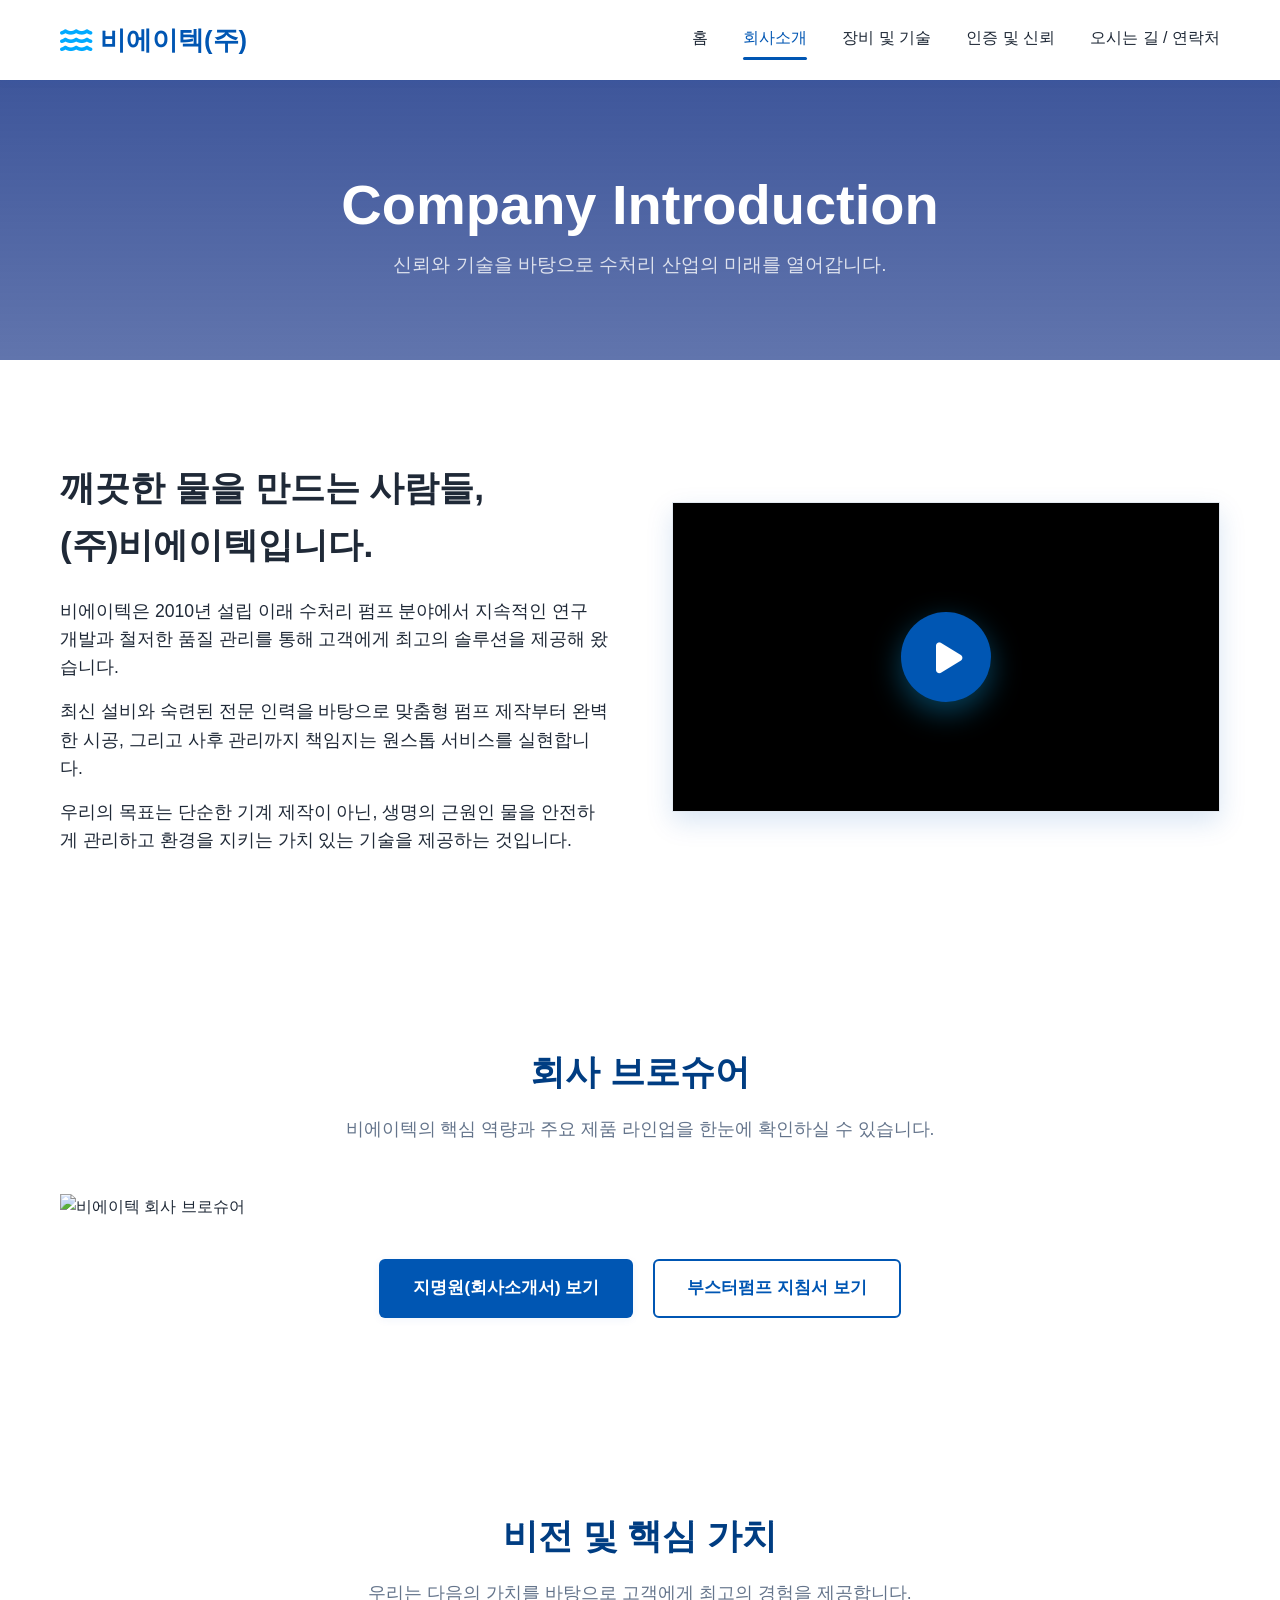
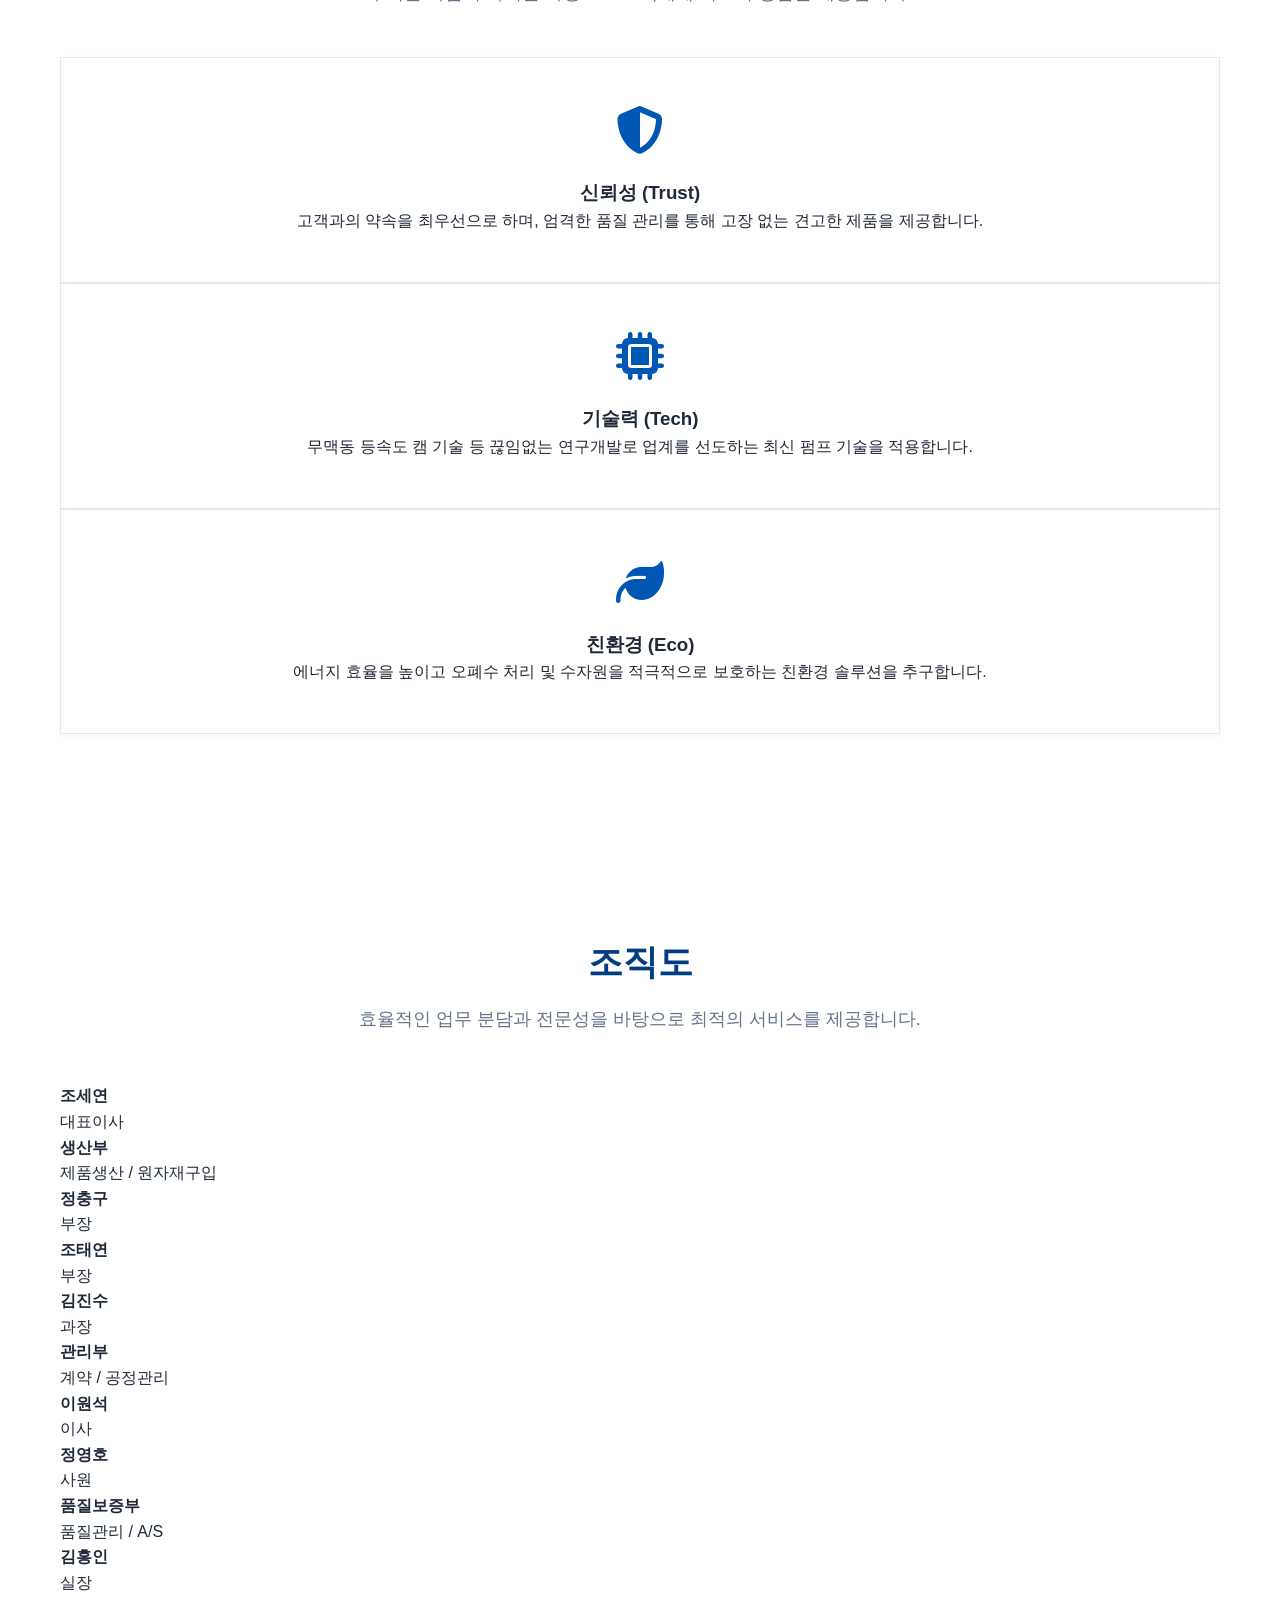
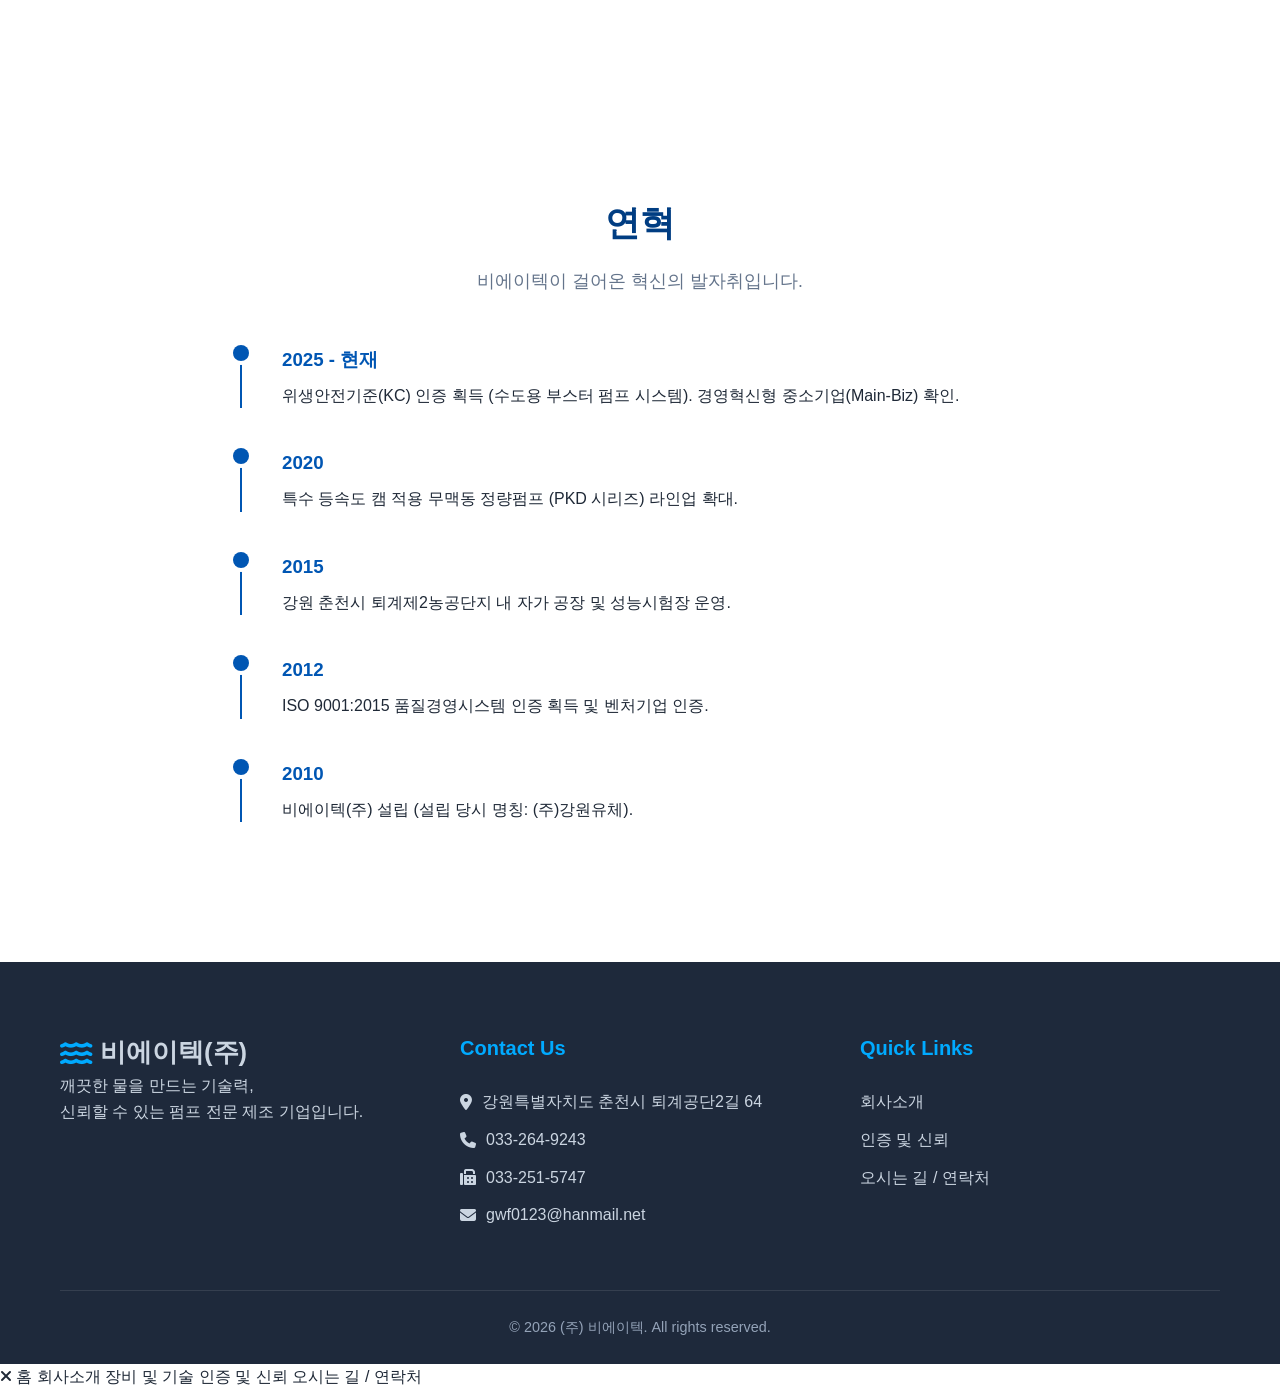
==== commit b19abef7: "카드뉴스 추가" ====
--- a/about.html
+++ b/about.html
@@ -95,6 +95,47 @@
                 grid-template-columns: 1fr;
             }
         }
+
+        /* Custom Play Button Overlay */
+        .video-overlay {
+            position: absolute;
+            top: 0;
+            left: 0;
+            width: 100%;
+            height: 100%;
+            display: flex;
+            align-items: center;
+            justify-content: center;
+            background: rgba(0, 0, 0, 0.4);
+            cursor: pointer;
+            z-index: 2;
+            transition: all 0.4s cubic-bezier(0.16, 1, 0.3, 1);
+        }
+
+        .video-overlay.hidden {
+            opacity: 0;
+            pointer-events: none;
+        }
+
+        .play-btn-circle {
+            width: 90px;
+            height: 90px;
+            background: var(--primary-color);
+            border-radius: 50%;
+            display: flex;
+            align-items: center;
+            justify-content: center;
+            color: white;
+            font-size: 2.2rem;
+            box-shadow: 0 10px 30px rgba(14, 165, 233, 0.4);
+            transition: transform 0.3s ease, background 0.3s ease;
+            padding-left: 6px; /* Visual centering for play icon */
+        }
+
+        .video-overlay:hover .play-btn-circle {
+            transform: scale(1.1);
+            background: var(--secondary-color);
+        }
     </style>
 </head>
 
@@ -137,10 +178,15 @@
             </div>
             <div class="overview-image">
                 <div class="overview-video">
-                    <video playsinline muted autoplay loop preload="auto" poster="./images/video-poster.png">
+                    <video id="introVideo" playsinline preload="auto">
                         <source src="./beatech.mp4" type="video/mp4">
                         브라우저가 동영상을 지원하지 않습니다.
                     </video>
+                    <div class="video-overlay" id="videoOverlay">
+                        <div class="play-btn-circle">
+                            <i class="fa-solid fa-play"></i>
+                        </div>
+                    </div>
                 </div>
             </div>
         </div>
@@ -373,6 +419,18 @@
     <script src="./js/script.js"></script>
     <script>
         document.addEventListener('DOMContentLoaded', () => {
+            // Video Control Logic
+            const video = document.getElementById('introVideo');
+            const overlay = document.getElementById('videoOverlay');
+
+            if (video && overlay) {
+                overlay.addEventListener('click', () => {
+                    video.play();
+                    video.controls = true; // Show native controls once started
+                    overlay.classList.add('hidden');
+                });
+            }
+
             // PDF Modal Logic (Localized for about.html)
             const modal = document.getElementById('pdfModal');
             const modalFrame = document.getElementById('pdfFrame');
